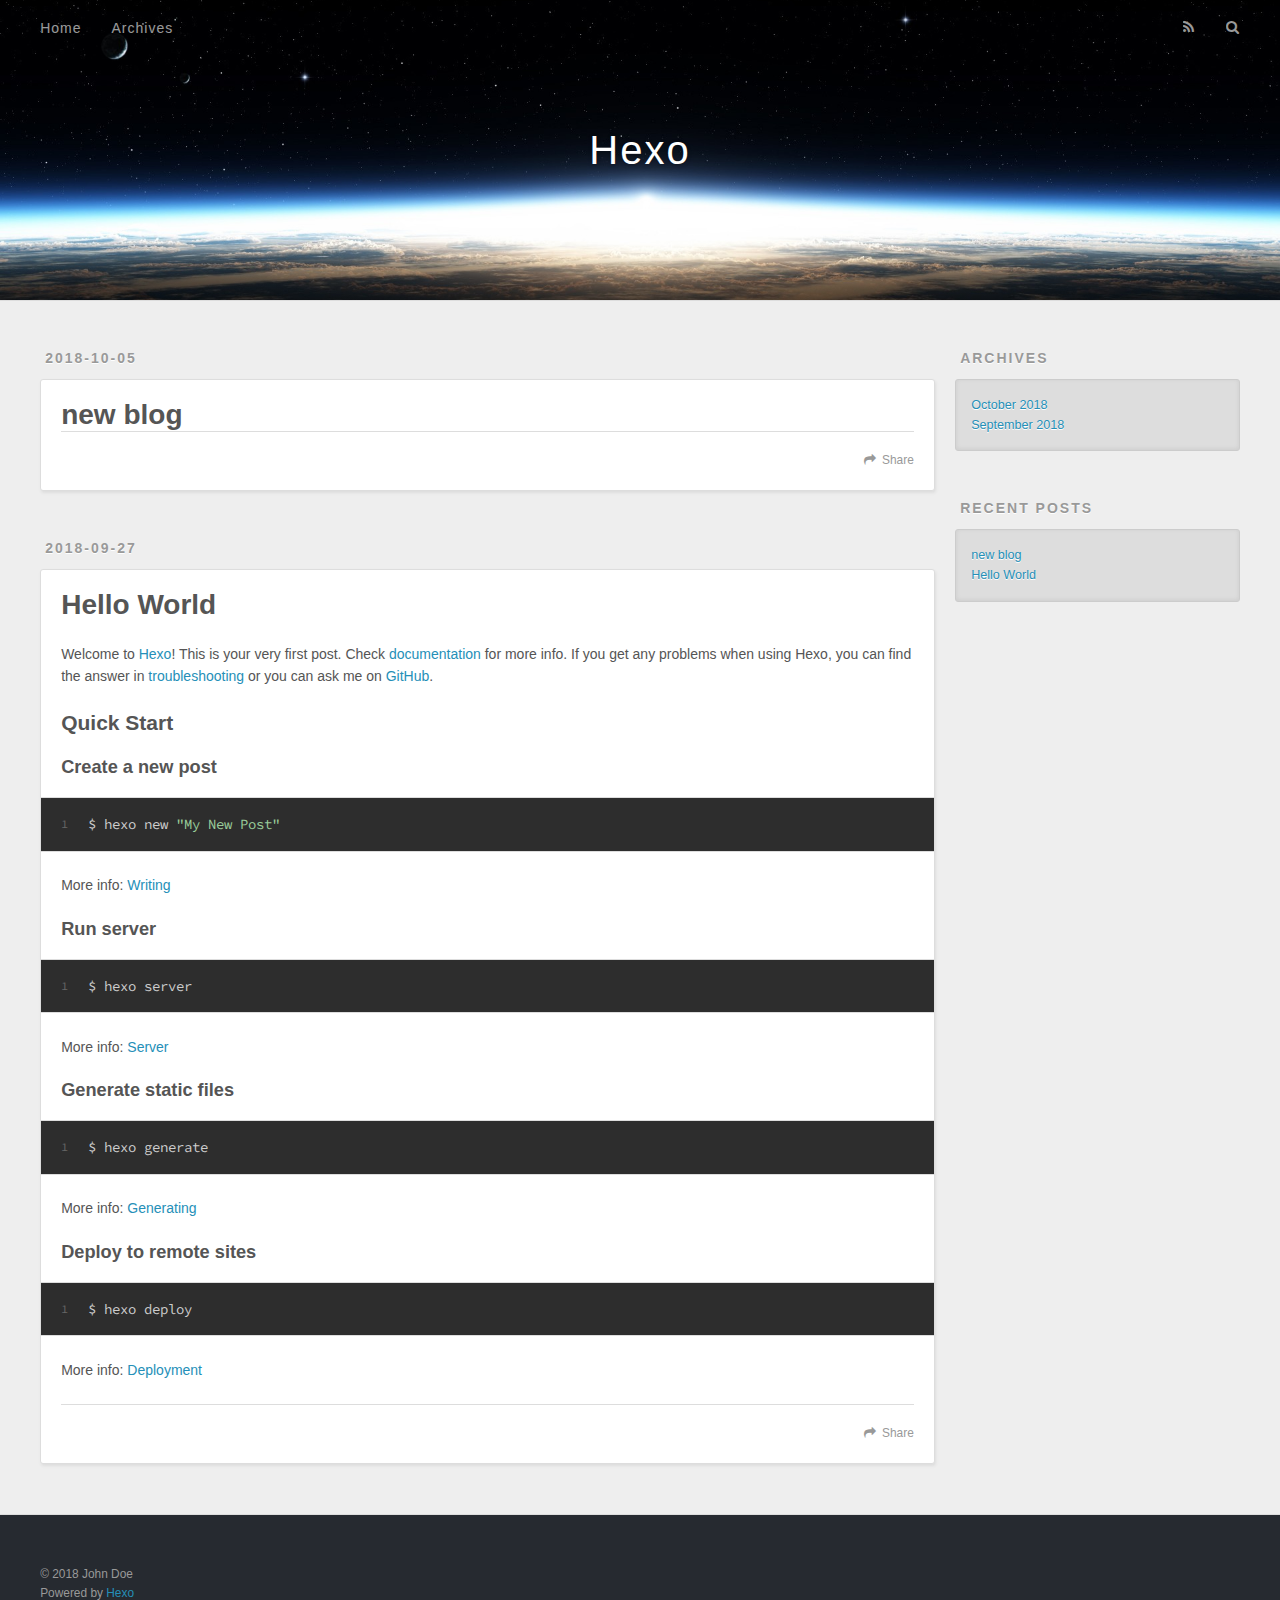
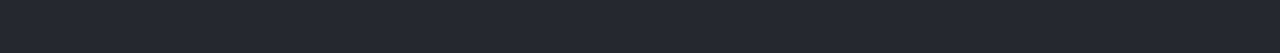
==== index.html @ 99ccfb4d "Site updated: 2018-10-05 17:30:05" ====
<!DOCTYPE html>
<html>
<head>
  <meta charset="utf-8">
  

  
  <title>Hexo</title>
  <meta name="viewport" content="width=device-width, initial-scale=1, maximum-scale=1">
  <meta property="og:type" content="website">
<meta property="og:title" content="Hexo">
<meta property="og:url" content="http://yoursite.com/index.html">
<meta property="og:site_name" content="Hexo">
<meta property="og:locale" content="default">
<meta name="twitter:card" content="summary">
<meta name="twitter:title" content="Hexo">
  
    <link rel="alternate" href="/atom.xml" title="Hexo" type="application/atom+xml">
  
  
    <link rel="icon" href="/favicon.png">
  
  
    <link href="//fonts.googleapis.com/css?family=Source+Code+Pro" rel="stylesheet" type="text/css">
  
  <link rel="stylesheet" href="/css/style.css">
</head>

<body>
  <div id="container">
    <div id="wrap">
      <header id="header">
  <div id="banner"></div>
  <div id="header-outer" class="outer">
    <div id="header-title" class="inner">
      <h1 id="logo-wrap">
        <a href="/" id="logo">Hexo</a>
      </h1>
      
    </div>
    <div id="header-inner" class="inner">
      <nav id="main-nav">
        <a id="main-nav-toggle" class="nav-icon"></a>
        
          <a class="main-nav-link" href="/">Home</a>
        
          <a class="main-nav-link" href="/archives">Archives</a>
        
      </nav>
      <nav id="sub-nav">
        
          <a id="nav-rss-link" class="nav-icon" href="/atom.xml" title="RSS Feed"></a>
        
        <a id="nav-search-btn" class="nav-icon" title="Search"></a>
      </nav>
      <div id="search-form-wrap">
        <form action="//google.com/search" method="get" accept-charset="UTF-8" class="search-form"><input type="search" name="q" class="search-form-input" placeholder="Search"><button type="submit" class="search-form-submit">&#xF002;</button><input type="hidden" name="sitesearch" value="http://yoursite.com"></form>
      </div>
    </div>
  </div>
</header>
      <div class="outer">
        <section id="main">
  
    <article id="post-new-blog" class="article article-type-post" itemscope itemprop="blogPost">
  <div class="article-meta">
    <a href="/2018/10/05/new-blog/" class="article-date">
  <time datetime="2018-10-05T09:23:16.000Z" itemprop="datePublished">2018-10-05</time>
</a>
    
  </div>
  <div class="article-inner">
    
    
      <header class="article-header">
        
  
    <h1 itemprop="name">
      <a class="article-title" href="/2018/10/05/new-blog/">new blog</a>
    </h1>
  

      </header>
    
    <div class="article-entry" itemprop="articleBody">
      
        
      
    </div>
    <footer class="article-footer">
      <a data-url="http://yoursite.com/2018/10/05/new-blog/" data-id="cjmvt6odk00004cuompet93dl" class="article-share-link">Share</a>
      
      
    </footer>
  </div>
  
</article>


  
    <article id="post-hello-world" class="article article-type-post" itemscope itemprop="blogPost">
  <div class="article-meta">
    <a href="/2018/09/27/hello-world/" class="article-date">
  <time datetime="2018-09-27T07:28:44.805Z" itemprop="datePublished">2018-09-27</time>
</a>
    
  </div>
  <div class="article-inner">
    
    
      <header class="article-header">
        
  
    <h1 itemprop="name">
      <a class="article-title" href="/2018/09/27/hello-world/">Hello World</a>
    </h1>
  

      </header>
    
    <div class="article-entry" itemprop="articleBody">
      
        <p>Welcome to <a href="https://hexo.io/" target="_blank" rel="noopener">Hexo</a>! This is your very first post. Check <a href="https://hexo.io/docs/" target="_blank" rel="noopener">documentation</a> for more info. If you get any problems when using Hexo, you can find the answer in <a href="https://hexo.io/docs/troubleshooting.html" target="_blank" rel="noopener">troubleshooting</a> or you can ask me on <a href="https://github.com/hexojs/hexo/issues" target="_blank" rel="noopener">GitHub</a>.</p>
<h2 id="Quick-Start"><a href="#Quick-Start" class="headerlink" title="Quick Start"></a>Quick Start</h2><h3 id="Create-a-new-post"><a href="#Create-a-new-post" class="headerlink" title="Create a new post"></a>Create a new post</h3><figure class="highlight bash"><table><tr><td class="gutter"><pre><span class="line">1</span><br></pre></td><td class="code"><pre><span class="line">$ hexo new <span class="string">"My New Post"</span></span><br></pre></td></tr></table></figure>
<p>More info: <a href="https://hexo.io/docs/writing.html" target="_blank" rel="noopener">Writing</a></p>
<h3 id="Run-server"><a href="#Run-server" class="headerlink" title="Run server"></a>Run server</h3><figure class="highlight bash"><table><tr><td class="gutter"><pre><span class="line">1</span><br></pre></td><td class="code"><pre><span class="line">$ hexo server</span><br></pre></td></tr></table></figure>
<p>More info: <a href="https://hexo.io/docs/server.html" target="_blank" rel="noopener">Server</a></p>
<h3 id="Generate-static-files"><a href="#Generate-static-files" class="headerlink" title="Generate static files"></a>Generate static files</h3><figure class="highlight bash"><table><tr><td class="gutter"><pre><span class="line">1</span><br></pre></td><td class="code"><pre><span class="line">$ hexo generate</span><br></pre></td></tr></table></figure>
<p>More info: <a href="https://hexo.io/docs/generating.html" target="_blank" rel="noopener">Generating</a></p>
<h3 id="Deploy-to-remote-sites"><a href="#Deploy-to-remote-sites" class="headerlink" title="Deploy to remote sites"></a>Deploy to remote sites</h3><figure class="highlight bash"><table><tr><td class="gutter"><pre><span class="line">1</span><br></pre></td><td class="code"><pre><span class="line">$ hexo deploy</span><br></pre></td></tr></table></figure>
<p>More info: <a href="https://hexo.io/docs/deployment.html" target="_blank" rel="noopener">Deployment</a></p>

      
    </div>
    <footer class="article-footer">
      <a data-url="http://yoursite.com/2018/09/27/hello-world/" data-id="cjmvt6odt00014cuogyivkl45" class="article-share-link">Share</a>
      
      
    </footer>
  </div>
  
</article>


  


</section>
        
          <aside id="sidebar">
  
    

  
    

  
    
  
    
  <div class="widget-wrap">
    <h3 class="widget-title">Archives</h3>
    <div class="widget">
      <ul class="archive-list"><li class="archive-list-item"><a class="archive-list-link" href="/archives/2018/10/">October 2018</a></li><li class="archive-list-item"><a class="archive-list-link" href="/archives/2018/09/">September 2018</a></li></ul>
    </div>
  </div>


  
    
  <div class="widget-wrap">
    <h3 class="widget-title">Recent Posts</h3>
    <div class="widget">
      <ul>
        
          <li>
            <a href="/2018/10/05/new-blog/">new blog</a>
          </li>
        
          <li>
            <a href="/2018/09/27/hello-world/">Hello World</a>
          </li>
        
      </ul>
    </div>
  </div>

  
</aside>
        
      </div>
      <footer id="footer">
  
  <div class="outer">
    <div id="footer-info" class="inner">
      &copy; 2018 John Doe<br>
      Powered by <a href="http://hexo.io/" target="_blank">Hexo</a>
    </div>
  </div>
</footer>
    </div>
    <nav id="mobile-nav">
  
    <a href="/" class="mobile-nav-link">Home</a>
  
    <a href="/archives" class="mobile-nav-link">Archives</a>
  
</nav>
    

<script src="//ajax.googleapis.com/ajax/libs/jquery/2.0.3/jquery.min.js"></script>


  <link rel="stylesheet" href="/fancybox/jquery.fancybox.css">
  <script src="/fancybox/jquery.fancybox.pack.js"></script>


<script src="/js/script.js"></script>



  </div>
</body>
</html>
---- css/style.css ----
body {
  width: 100%;
}
body:before,
body:after {
  content: "";
  display: table;
}
body:after {
  clear: both;
}
html,
body,
div,
span,
applet,
object,
iframe,
h1,
h2,
h3,
h4,
h5,
h6,
p,
blockquote,
pre,
a,
abbr,
acronym,
address,
big,
cite,
code,
del,
dfn,
em,
img,
ins,
kbd,
q,
s,
samp,
small,
strike,
strong,
sub,
sup,
tt,
var,
dl,
dt,
dd,
ol,
ul,
li,
fieldset,
form,
label,
legend,
table,
caption,
tbody,
tfoot,
thead,
tr,
th,
td {
  margin: 0;
  padding: 0;
  border: 0;
  outline: 0;
  font-weight: inherit;
  font-style: inherit;
  font-family: inherit;
  font-size: 100%;
  vertical-align: baseline;
}
body {
  line-height: 1;
  color: #000;
  background: #fff;
}
ol,
ul {
  list-style: none;
}
table {
  border-collapse: separate;
  border-spacing: 0;
  vertical-align: middle;
}
caption,
th,
td {
  text-align: left;
  font-weight: normal;
  vertical-align: middle;
}
a img {
  border: none;
}
input,
button {
  margin: 0;
  padding: 0;
}
input::-moz-focus-inner,
button::-moz-focus-inner {
  border: 0;
  padding: 0;
}
@font-face {
  font-family: FontAwesome;
  font-style: normal;
  font-weight: normal;
  src: url("fonts/fontawesome-webfont.eot?v=#4.0.3");
  src: url("fonts/fontawesome-webfont.eot?#iefix&v=#4.0.3") format("embedded-opentype"), url("fonts/fontawesome-webfont.woff?v=#4.0.3") format("woff"), url("fonts/fontawesome-webfont.ttf?v=#4.0.3") format("truetype"), url("fonts/fontawesome-webfont.svg#fontawesomeregular?v=#4.0.3") format("svg");
}
html,
body,
#container {
  height: 100%;
}
body {
  background: #eee;
  font: 14px -apple-system, BlinkMacSystemFont, "Segoe UI", "Roboto", "Oxygen", "Ubuntu", "Cantarell", "Fira Sans", "Droid Sans", "Helvetica Neue", sans-serif;
  -webkit-text-size-adjust: 100%;
}
.outer {
  max-width: 1220px;
  margin: 0 auto;
  padding: 0 20px;
}
.outer:before,
.outer:after {
  content: "";
  display: table;
}
.outer:after {
  clear: both;
}
.inner {
  display: inline;
  float: left;
  width: 98.33333333333333%;
  margin: 0 0.833333333333333%;
}
.left,
.alignleft {
  float: left;
}
.right,
.alignright {
  float: right;
}
.clear {
  clear: both;
}
#container {
  position: relative;
}
.mobile-nav-on {
  overflow: hidden;
}
#wrap {
  height: 100%;
  width: 100%;
  position: absolute;
  top: 0;
  left: 0;
  -webkit-transition: 0.2s ease-out;
  -moz-transition: 0.2s ease-out;
  -ms-transition: 0.2s ease-out;
  transition: 0.2s ease-out;
  z-index: 1;
  background: #eee;
}
.mobile-nav-on #wrap {
  left: 280px;
}
@media screen and (min-width: 768px) {
  #main {
    display: inline;
    float: left;
    width: 73.33333333333333%;
    margin: 0 0.833333333333333%;
  }
}
.article-date,
.article-category-link,
.archive-year,
.widget-title {
  text-decoration: none;
  text-transform: uppercase;
  letter-spacing: 2px;
  color: #999;
  margin-bottom: 1em;
  margin-left: 5px;
  line-height: 1em;
  text-shadow: 0 1px #fff;
  font-weight: bold;
}
.article-inner,
.archive-article-inner {
  background: #fff;
  -webkit-box-shadow: 1px 2px 3px #ddd;
  box-shadow: 1px 2px 3px #ddd;
  border: 1px solid #ddd;
  border-radius: 3px;
}
.article-entry h1,
.widget h1 {
  font-size: 2em;
}
.article-entry h2,
.widget h2 {
  font-size: 1.5em;
}
.article-entry h3,
.widget h3 {
  font-size: 1.3em;
}
.article-entry h4,
.widget h4 {
  font-size: 1.2em;
}
.article-entry h5,
.widget h5 {
  font-size: 1em;
}
.article-entry h6,
.widget h6 {
  font-size: 1em;
  color: #999;
}
.article-entry hr,
.widget hr {
  border: 1px dashed #ddd;
}
.article-entry strong,
.widget strong {
  font-weight: bold;
}
.article-entry em,
.widget em,
.article-entry cite,
.widget cite {
  font-style: italic;
}
.article-entry sup,
.widget sup,
.article-entry sub,
.widget sub {
  font-size: 0.75em;
  line-height: 0;
  position: relative;
  vertical-align: baseline;
}
.article-entry sup,
.widget sup {
  top: -0.5em;
}
.article-entry sub,
.widget sub {
  bottom: -0.2em;
}
.article-entry small,
.widget small {
  font-size: 0.85em;
}
.article-entry acronym,
.widget acronym,
.article-entry abbr,
.widget abbr {
  border-bottom: 1px dotted;
}
.article-entry ul,
.widget ul,
.article-entry ol,
.widget ol,
.article-entry dl,
.widget dl {
  margin: 0 20px;
  line-height: 1.6em;
}
.article-entry ul ul,
.widget ul ul,
.article-entry ol ul,
.widget ol ul,
.article-entry ul ol,
.widget ul ol,
.article-entry ol ol,
.widget ol ol {
  margin-top: 0;
  margin-bottom: 0;
}
.article-entry ul,
.widget ul {
  list-style: disc;
}
.article-entry ol,
.widget ol {
  list-style: decimal;
}
.article-entry dt,
.widget dt {
  font-weight: bold;
}
#header {
  height: 300px;
  position: relative;
  border-bottom: 1px solid #ddd;
}
#header:before,
#header:after {
  content: "";
  position: absolute;
  left: 0;
  right: 0;
  height: 40px;
}
#header:before {
  top: 0;
  background: -webkit-linear-gradient(rgba(0,0,0,0.2), transparent);
  background: -moz-linear-gradient(rgba(0,0,0,0.2), transparent);
  background: -ms-linear-gradient(rgba(0,0,0,0.2), transparent);
  background: linear-gradient(rgba(0,0,0,0.2), transparent);
}
#header:after {
  bottom: 0;
  background: -webkit-linear-gradient(transparent, rgba(0,0,0,0.2));
  background: -moz-linear-gradient(transparent, rgba(0,0,0,0.2));
  background: -ms-linear-gradient(transparent, rgba(0,0,0,0.2));
  background: linear-gradient(transparent, rgba(0,0,0,0.2));
}
#header-outer {
  height: 100%;
  position: relative;
}
#header-inner {
  position: relative;
  overflow: hidden;
}
#banner {
  position: absolute;
  top: 0;
  left: 0;
  width: 100%;
  height: 100%;
  background: url("images/banner.jpg") center #000;
  -webkit-background-size: cover;
  -moz-background-size: cover;
  background-size: cover;
  z-index: -1;
}
#header-title {
  text-align: center;
  height: 40px;
  position: absolute;
  top: 50%;
  left: 0;
  margin-top: -20px;
}
#logo,
#subtitle {
  text-decoration: none;
  color: #fff;
  font-weight: 300;
  text-shadow: 0 1px 4px rgba(0,0,0,0.3);
}
#logo {
  font-size: 40px;
  line-height: 40px;
  letter-spacing: 2px;
}
#subtitle {
  font-size: 16px;
  line-height: 16px;
  letter-spacing: 1px;
}
#subtitle-wrap {
  margin-top: 16px;
}
#main-nav {
  float: left;
  margin-left: -15px;
}
.nav-icon,
.main-nav-link {
  float: left;
  color: #fff;
  opacity: 0.6;
  text-decoration: none;
  text-shadow: 0 1px rgba(0,0,0,0.2);
  -webkit-transition: opacity 0.2s;
  -moz-transition: opacity 0.2s;
  -ms-transition: opacity 0.2s;
  transition: opacity 0.2s;
  display: block;
  padding: 20px 15px;
}
.nav-icon:hover,
.main-nav-link:hover {
  opacity: 1;
}
.nav-icon {
  font-family: FontAwesome;
  text-align: center;
  font-size: 14px;
  width: 14px;
  height: 14px;
  padding: 20px 15px;
  position: relative;
  cursor: pointer;
}
.main-nav-link {
  font-weight: 300;
  letter-spacing: 1px;
}
@media screen and (max-width: 479px) {
  .main-nav-link {
    display: none;
  }
}
#main-nav-toggle {
  display: none;
}
#main-nav-toggle:before {
  content: "\f0c9";
}
@media screen and (max-width: 479px) {
  #main-nav-toggle {
    display: block;
  }
}
#sub-nav {
  float: right;
  margin-right: -15px;
}
#nav-rss-link:before {
  content: "\f09e";
}
#nav-search-btn:before {
  content: "\f002";
}
#search-form-wrap {
  position: absolute;
  top: 15px;
  width: 150px;
  height: 30px;
  right: -150px;
  opacity: 0;
  -webkit-transition: 0.2s ease-out;
  -moz-transition: 0.2s ease-out;
  -ms-transition: 0.2s ease-out;
  transition: 0.2s ease-out;
}
#search-form-wrap.on {
  opacity: 1;
  right: 0;
}
@media screen and (max-width: 479px) {
  #search-form-wrap {
    width: 100%;
    right: -100%;
  }
}
.search-form {
  position: absolute;
  top: 0;
  left: 0;
  right: 0;
  background: #fff;
  padding: 5px 15px;
  border-radius: 15px;
  -webkit-box-shadow: 0 0 10px rgba(0,0,0,0.3);
  box-shadow: 0 0 10px rgba(0,0,0,0.3);
}
.search-form-input {
  border: none;
  background: none;
  color: #555;
  width: 100%;
  font: 13px -apple-system, BlinkMacSystemFont, "Segoe UI", "Roboto", "Oxygen", "Ubuntu", "Cantarell", "Fira Sans", "Droid Sans", "Helvetica Neue", sans-serif;
  outline: none;
}
.search-form-input::-webkit-search-results-decoration,
.search-form-input::-webkit-search-cancel-button {
  -webkit-appearance: none;
}
.search-form-submit {
  position: absolute;
  top: 50%;
  right: 10px;
  margin-top: -7px;
  font: 13px FontAwesome;
  border: none;
  background: none;
  color: #bbb;
  cursor: pointer;
}
.search-form-submit:hover,
.search-form-submit:focus {
  color: #777;
}
.article {
  margin: 50px 0;
}
.article-inner {
  overflow: hidden;
}
.article-meta:before,
.article-meta:after {
  content: "";
  display: table;
}
.article-meta:after {
  clear: both;
}
.article-date {
  float: left;
}
.article-category {
  float: left;
  line-height: 1em;
  color: #ccc;
  text-shadow: 0 1px #fff;
  margin-left: 8px;
}
.article-category:before {
  content: "\2022";
}
.article-category-link {
  margin: 0 12px 1em;
}
.article-header {
  padding: 20px 20px 0;
}
.article-title {
  text-decoration: none;
  font-size: 2em;
  font-weight: bold;
  color: #555;
  line-height: 1.1em;
  -webkit-transition: color 0.2s;
  -moz-transition: color 0.2s;
  -ms-transition: color 0.2s;
  transition: color 0.2s;
}
a.article-title:hover {
  color: #258fb8;
}
.article-entry {
  color: #555;
  padding: 0 20px;
}
.article-entry:before,
.article-entry:after {
  content: "";
  display: table;
}
.article-entry:after {
  clear: both;
}
.article-entry p,
.article-entry table {
  line-height: 1.6em;
  margin: 1.6em 0;
}
.article-entry h1,
.article-entry h2,
.article-entry h3,
.article-entry h4,
.article-entry h5,
.article-entry h6 {
  font-weight: bold;
}
.article-entry h1,
.article-entry h2,
.article-entry h3,
.article-entry h4,
.article-entry h5,
.article-entry h6 {
  line-height: 1.1em;
  margin: 1.1em 0;
}
.article-entry a {
  color: #258fb8;
  text-decoration: none;
}
.article-entry a:hover {
  text-decoration: underline;
}
.article-entry ul,
.article-entry ol,
.article-entry dl {
  margin-top: 1.6em;
  margin-bottom: 1.6em;
}
.article-entry img,
.article-entry video {
  max-width: 100%;
  height: auto;
  display: block;
  margin: auto;
}
.article-entry iframe {
  border: none;
}
.article-entry table {
  width: 100%;
  border-collapse: collapse;
  border-spacing: 0;
}
.article-entry th {
  font-weight: bold;
  border-bottom: 3px solid #ddd;
  padding-bottom: 0.5em;
}
.article-entry td {
  border-bottom: 1px solid #ddd;
  padding: 10px 0;
}
.article-entry blockquote {
  font-family: Georgia, "Times New Roman", serif;
  font-size: 1.4em;
  margin: 1.6em 20px;
  text-align: center;
}
.article-entry blockquote footer {
  font-size: 14px;
  margin: 1.6em 0;
  font-family: -apple-system, BlinkMacSystemFont, "Segoe UI", "Roboto", "Oxygen", "Ubuntu", "Cantarell", "Fira Sans", "Droid Sans", "Helvetica Neue", sans-serif;
}
.article-entry blockquote footer cite:before {
  content: "—";
  padding: 0 0.5em;
}
.article-entry .pullquote {
  text-align: left;
  width: 45%;
  margin: 0;
}
.article-entry .pullquote.left {
  margin-left: 0.5em;
  margin-right: 1em;
}
.article-entry .pullquote.right {
  margin-right: 0.5em;
  margin-left: 1em;
}
.article-entry .caption {
  color: #999;
  display: block;
  font-size: 0.9em;
  margin-top: 0.5em;
  position: relative;
  text-align: center;
}
.article-entry .video-container {
  position: relative;
  padding-top: 56.25%;
  height: 0;
  overflow: hidden;
}
.article-entry .video-container iframe,
.article-entry .video-container object,
.article-entry .video-container embed {
  position: absolute;
  top: 0;
  left: 0;
  width: 100%;
  height: 100%;
  margin-top: 0;
}
.article-more-link a {
  display: inline-block;
  line-height: 1em;
  padding: 6px 15px;
  border-radius: 15px;
  background: #eee;
  color: #999;
  text-shadow: 0 1px #fff;
  text-decoration: none;
}
.article-more-link a:hover {
  background: #258fb8;
  color: #fff;
  text-decoration: none;
  text-shadow: 0 1px #1e7293;
}
.article-footer {
  font-size: 0.85em;
  line-height: 1.6em;
  border-top: 1px solid #ddd;
  padding-top: 1.6em;
  margin: 0 20px 20px;
}
.article-footer:before,
.article-footer:after {
  content: "";
  display: table;
}
.article-footer:after {
  clear: both;
}
.article-footer a {
  color: #999;
  text-decoration: none;
}
.article-footer a:hover {
  color: #555;
}
.article-tag-list-item {
  float: left;
  margin-right: 10px;
}
.article-tag-list-link:before {
  content: "#";
}
.article-comment-link {
  float: right;
}
.article-comment-link:before {
  content: "\f075";
  font-family: FontAwesome;
  padding-right: 8px;
}
.article-share-link {
  cursor: pointer;
  float: right;
  margin-left: 20px;
}
.article-share-link:before {
  content: "\f064";
  font-family: FontAwesome;
  padding-right: 6px;
}
#article-nav {
  position: relative;
}
#article-nav:before,
#article-nav:after {
  content: "";
  display: table;
}
#article-nav:after {
  clear: both;
}
@media screen and (min-width: 768px) {
  #article-nav {
    margin: 50px 0;
  }
  #article-nav:before {
    width: 8px;
    height: 8px;
    position: absolute;
    top: 50%;
    left: 50%;
    margin-top: -4px;
    margin-left: -4px;
    content: "";
    border-radius: 50%;
    background: #ddd;
    -webkit-box-shadow: 0 1px 2px #fff;
    box-shadow: 0 1px 2px #fff;
  }
}
.article-nav-link-wrap {
  text-decoration: none;
  text-shadow: 0 1px #fff;
  color: #999;
  -webkit-box-sizing: border-box;
  -moz-box-sizing: border-box;
  box-sizing: border-box;
  margin-top: 50px;
  text-align: center;
  display: block;
}
.article-nav-link-wrap:hover {
  color: #555;
}
@media screen and (min-width: 768px) {
  .article-nav-link-wrap {
    width: 50%;
    margin-top: 0;
  }
}
@media screen and (min-width: 768px) {
  #article-nav-newer {
    float: left;
    text-align: right;
    padding-right: 20px;
  }
}
@media screen and (min-width: 768px) {
  #article-nav-older {
    float: right;
    text-align: left;
    padding-left: 20px;
  }
}
.article-nav-caption {
  text-transform: uppercase;
  letter-spacing: 2px;
  color: #ddd;
  line-height: 1em;
  font-weight: bold;
}
#article-nav-newer .article-nav-caption {
  margin-right: -2px;
}
.article-nav-title {
  font-size: 0.85em;
  line-height: 1.6em;
  margin-top: 0.5em;
}
.article-share-box {
  position: absolute;
  display: none;
  background: #fff;
  -webkit-box-shadow: 1px 2px 10px rgba(0,0,0,0.2);
  box-shadow: 1px 2px 10px rgba(0,0,0,0.2);
  border-radius: 3px;
  margin-left: -145px;
  overflow: hidden;
  z-index: 1;
}
.article-share-box.on {
  display: block;
}
.article-share-input {
  width: 100%;
  background: none;
  -webkit-box-sizing: border-box;
  -moz-box-sizing: border-box;
  box-sizing: border-box;
  font: 14px -apple-system, BlinkMacSystemFont, "Segoe UI", "Roboto", "Oxygen", "Ubuntu", "Cantarell", "Fira Sans", "Droid Sans", "Helvetica Neue", sans-serif;
  padding: 0 15px;
  color: #555;
  outline: none;
  border: 1px solid #ddd;
  border-radius: 3px 3px 0 0;
  height: 36px;
  line-height: 36px;
}
.article-share-links {
  background: #eee;
}
.article-share-links:before,
.article-share-links:after {
  content: "";
  display: table;
}
.article-share-links:after {
  clear: both;
}
.article-share-twitter,
.article-share-facebook,
.article-share-pinterest,
.article-share-google {
  width: 50px;
  height: 36px;
  display: block;
  float: left;
  position: relative;
  color: #999;
  text-shadow: 0 1px #fff;
}
.article-share-twitter:before,
.article-share-facebook:before,
.article-share-pinterest:before,
.article-share-google:before {
  font-size: 20px;
  font-family: FontAwesome;
  width: 20px;
  height: 20px;
  position: absolute;
  top: 50%;
  left: 50%;
  margin-top: -10px;
  margin-left: -10px;
  text-align: center;
}
.article-share-twitter:hover,
.article-share-facebook:hover,
.article-share-pinterest:hover,
.article-share-google:hover {
  color: #fff;
}
.article-share-twitter:before {
  content: "\f099";
}
.article-share-twitter:hover {
  background: #00aced;
  text-shadow: 0 1px #008abe;
}
.article-share-facebook:before {
  content: "\f09a";
}
.article-share-facebook:hover {
  background: #3b5998;
  text-shadow: 0 1px #2f477a;
}
.article-share-pinterest:before {
  content: "\f0d2";
}
.article-share-pinterest:hover {
  background: #cb2027;
  text-shadow: 0 1px #a21a1f;
}
.article-share-google:before {
  content: "\f0d5";
}
.article-share-google:hover {
  background: #dd4b39;
  text-shadow: 0 1px #be3221;
}
.article-gallery {
  background: #000;
  position: relative;
}
.article-gallery-photos {
  position: relative;
  overflow: hidden;
}
.article-gallery-img {
  display: none;
  max-width: 100%;
}
.article-gallery-img:first-child {
  display: block;
}
.article-gallery-img.loaded {
  position: absolute;
  display: block;
}
.article-gallery-img img {
  display: block;
  max-width: 100%;
  margin: 0 auto;
}
#comments {
  background: #fff;
  -webkit-box-shadow: 1px 2px 3px #ddd;
  box-shadow: 1px 2px 3px #ddd;
  padding: 20px;
  border: 1px solid #ddd;
  border-radius: 3px;
  margin: 50px 0;
}
#comments a {
  color: #258fb8;
}
.archives-wrap {
  margin: 50px 0;
}
.archives:before,
.archives:after {
  content: "";
  display: table;
}
.archives:after {
  clear: both;
}
.archive-year-wrap {
  margin-bottom: 1em;
}
.archives {
  -webkit-column-gap: 10px;
  -moz-column-gap: 10px;
  column-gap: 10px;
}
@media screen and (min-width: 480px) and (max-width: 767px) {
  .archives {
    -webkit-column-count: 2;
    -moz-column-count: 2;
    column-count: 2;
  }
}
@media screen and (min-width: 768px) {
  .archives {
    -webkit-column-count: 3;
    -moz-column-count: 3;
    column-count: 3;
  }
}
.archive-article {
  -webkit-column-break-inside: avoid;
  page-break-inside: avoid;
  overflow: hidden;
  break-inside: avoid-column;
}
.archive-article-inner {
  padding: 10px;
  margin-bottom: 15px;
}
.archive-article-title {
  text-decoration: none;
  font-weight: bold;
  color: #555;
  -webkit-transition: color 0.2s;
  -moz-transition: color 0.2s;
  -ms-transition: color 0.2s;
  transition: color 0.2s;
  line-height: 1.6em;
}
.archive-article-title:hover {
  color: #258fb8;
}
.archive-article-footer {
  margin-top: 1em;
}
.archive-article-date {
  color: #999;
  text-decoration: none;
  font-size: 0.85em;
  line-height: 1em;
  margin-bottom: 0.5em;
  display: block;
}
#page-nav {
  margin: 50px auto;
  background: #fff;
  -webkit-box-shadow: 1px 2px 3px #ddd;
  box-shadow: 1px 2px 3px #ddd;
  border: 1px solid #ddd;
  border-radius: 3px;
  text-align: center;
  color: #999;
  overflow: hidden;
}
#page-nav:before,
#page-nav:after {
  content: "";
  display: table;
}
#page-nav:after {
  clear: both;
}
#page-nav a,
#page-nav span {
  padding: 10px 20px;
  line-height: 1;
  height: 2ex;
}
#page-nav a {
  color: #999;
  text-decoration: none;
}
#page-nav a:hover {
  background: #999;
  color: #fff;
}
#page-nav .prev {
  float: left;
}
#page-nav .next {
  float: right;
}
#page-nav .page-number {
  display: inline-block;
}
@media screen and (max-width: 479px) {
  #page-nav .page-number {
    display: none;
  }
}
#page-nav .current {
  color: #555;
  font-weight: bold;
}
#page-nav .space {
  color: #ddd;
}
#footer {
  background: #262a30;
  padding: 50px 0;
  border-top: 1px solid #ddd;
  color: #999;
}
#footer a {
  color: #258fb8;
  text-decoration: none;
}
#footer a:hover {
  text-decoration: underline;
}
#footer-info {
  line-height: 1.6em;
  font-size: 0.85em;
}
.article-entry pre,
.article-entry .highlight {
  background: #2d2d2d;
  margin: 0 -20px;
  padding: 15px 20px;
  border-style: solid;
  border-color: #ddd;
  border-width: 1px 0;
  overflow: auto;
  color: #ccc;
  line-height: 22.400000000000002px;
}
.article-entry .highlight .gutter pre,
.article-entry .gist .gist-file .gist-data .line-numbers {
  color: #666;
  font-size: 0.85em;
}
.article-entry pre,
.article-entry code {
  font-family: "Source Code Pro", Consolas, Monaco, Menlo, Consolas, monospace;
}
.article-entry code {
  background: #eee;
  text-shadow: 0 1px #fff;
  padding: 0 0.3em;
}
.article-entry pre code {
  background: none;
  text-shadow: none;
  padding: 0;
}
.article-entry .highlight pre {
  border: none;
  margin: 0;
  padding: 0;
}
.article-entry .highlight table {
  margin: 0;
  width: auto;
}
.article-entry .highlight td {
  border: none;
  padding: 0;
}
.article-entry .highlight figcaption {
  font-size: 0.85em;
  color: #999;
  line-height: 1em;
  margin-bottom: 1em;
}
.article-entry .highlight figcaption:before,
.article-entry .highlight figcaption:after {
  content: "";
  display: table;
}
.article-entry .highlight figcaption:after {
  clear: both;
}
.article-entry .highlight figcaption a {
  float: right;
}
.article-entry .highlight .gutter pre {
  text-align: right;
  padding-right: 20px;
}
.article-entry .highlight .line {
  height: 22.400000000000002px;
}
.article-entry .highlight .line.marked {
  background: #515151;
}
.article-entry .gist {
  margin: 0 -20px;
  border-style: solid;
  border-color: #ddd;
  border-width: 1px 0;
  background: #2d2d2d;
  padding: 15px 20px 15px 0;
}
.article-entry .gist .gist-file {
  border: none;
  font-family: "Source Code Pro", Consolas, Monaco, Menlo, Consolas, monospace;
  margin: 0;
}
.article-entry .gist .gist-file .gist-data {
  background: none;
  border: none;
}
.article-entry .gist .gist-file .gist-data .line-numbers {
  background: none;
  border: none;
  padding: 0 20px 0 0;
}
.article-entry .gist .gist-file .gist-data .line-data {
  padding: 0 !important;
}
.article-entry .gist .gist-file .highlight {
  margin: 0;
  padding: 0;
  border: none;
}
.article-entry .gist .gist-file .gist-meta {
  background: #2d2d2d;
  color: #999;
  font: 0.85em -apple-system, BlinkMacSystemFont, "Segoe UI", "Roboto", "Oxygen", "Ubuntu", "Cantarell", "Fira Sans", "Droid Sans", "Helvetica Neue", sans-serif;
  text-shadow: 0 0;
  padding: 0;
  margin-top: 1em;
  margin-left: 20px;
}
.article-entry .gist .gist-file .gist-meta a {
  color: #258fb8;
  font-weight: normal;
}
.article-entry .gist .gist-file .gist-meta a:hover {
  text-decoration: underline;
}
pre .comment,
pre .title {
  color: #999;
}
pre .variable,
pre .attribute,
pre .tag,
pre .regexp,
pre .ruby .constant,
pre .xml .tag .title,
pre .xml .pi,
pre .xml .doctype,
pre .html .doctype,
pre .css .id,
pre .css .class,
pre .css .pseudo {
  color: #f2777a;
}
pre .number,
pre .preprocessor,
pre .built_in,
pre .literal,
pre .params,
pre .constant {
  color: #f99157;
}
pre .class,
pre .ruby .class .title,
pre .css .rules .attribute {
  color: #9c9;
}
pre .string,
pre .value,
pre .inheritance,
pre .header,
pre .ruby .symbol,
pre .xml .cdata {
  color: #9c9;
}
pre .css .hexcolor {
  color: #6cc;
}
pre .function,
pre .python .decorator,
pre .python .title,
pre .ruby .function .title,
pre .ruby .title .keyword,
pre .perl .sub,
pre .javascript .title,
pre .coffeescript .title {
  color: #69c;
}
pre .keyword,
pre .javascript .function {
  color: #c9c;
}
@media screen and (max-width: 479px) {
  #mobile-nav {
    position: absolute;
    top: 0;
    left: 0;
    width: 280px;
    height: 100%;
    background: #191919;
    border-right: 1px solid #fff;
  }
}
@media screen and (max-width: 479px) {
  .mobile-nav-link {
    display: block;
    color: #999;
    text-decoration: none;
    padding: 15px 20px;
    font-weight: bold;
  }
  .mobile-nav-link:hover {
    color: #fff;
  }
}
@media screen and (min-width: 768px) {
  #sidebar {
    display: inline;
    float: left;
    width: 23.333333333333332%;
    margin: 0 0.833333333333333%;
  }
}
.widget-wrap {
  margin: 50px 0;
}
.widget {
  color: #777;
  text-shadow: 0 1px #fff;
  background: #ddd;
  -webkit-box-shadow: 0 -1px 4px #ccc inset;
  box-shadow: 0 -1px 4px #ccc inset;
  border: 1px solid #ccc;
  padding: 15px;
  border-radius: 3px;
}
.widget a {
  color: #258fb8;
  text-decoration: none;
}
.widget a:hover {
  text-decoration: underline;
}
.widget ul ul,
.widget ol ul,
.widget dl ul,
.widget ul ol,
.widget ol ol,
.widget dl ol,
.widget ul dl,
.widget ol dl,
.widget dl dl {
  margin-left: 15px;
  list-style: disc;
}
.widget {
  line-height: 1.6em;
  word-wrap: break-word;
  font-size: 0.9em;
}
.widget ul,
.widget ol {
  list-style: none;
  margin: 0;
}
.widget ul ul,
.widget ol ul,
.widget ul ol,
.widget ol ol {
  margin: 0 20px;
}
.widget ul ul,
.widget ol ul {
  list-style: disc;
}
.widget ul ol,
.widget ol ol {
  list-style: decimal;
}
.category-list-count,
.tag-list-count,
.archive-list-count {
  padding-left: 5px;
  color: #999;
  font-size: 0.85em;
}
.category-list-count:before,
.tag-list-count:before,
.archive-list-count:before {
  content: "(";
}
.category-list-count:after,
.tag-list-count:after,
.archive-list-count:after {
  content: ")";
}
.tagcloud a {
  margin-right: 5px;
  display: inline-block;
}
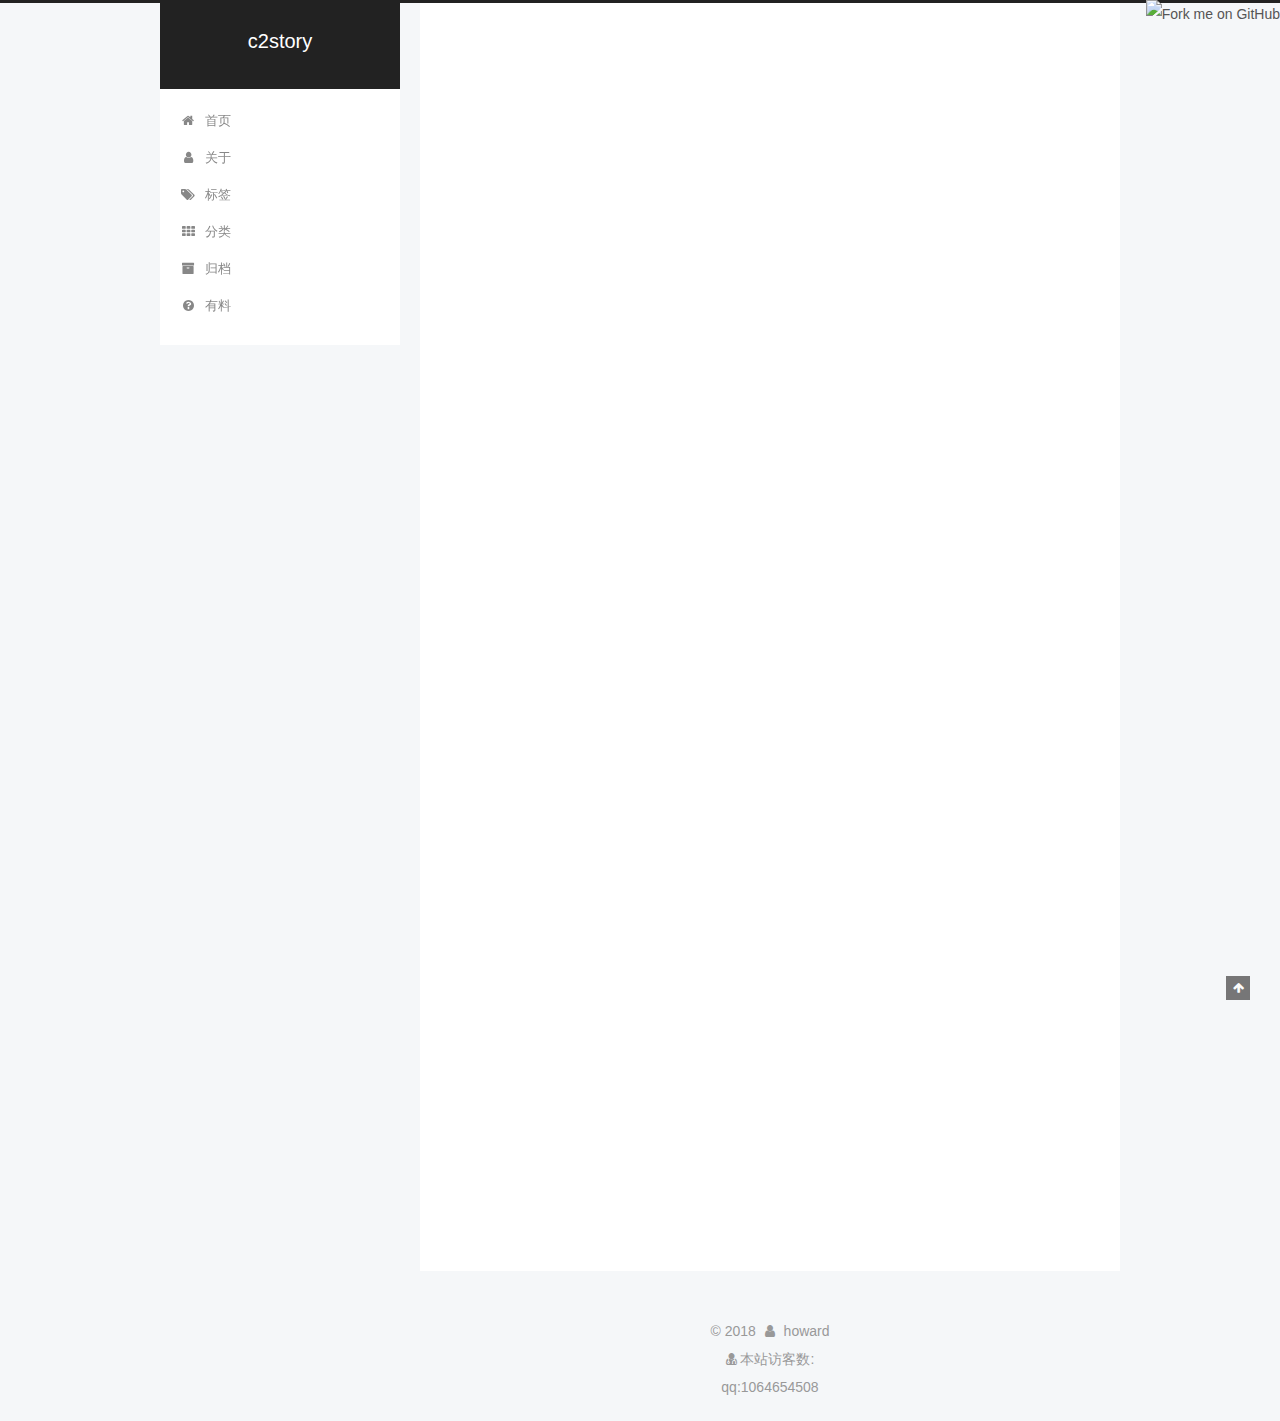
==== commit bf9e1746: "Site updated: 2018-10-05 18:23:35" ====
--- a/index.html
+++ b/index.html
@@ -1,126 +1,466 @@
 <!DOCTYPE html>
-<html>
+
+
+
+  
+
+
+<html class="theme-next pisces use-motion" lang="zh-Hans">
 <head>
-  <meta charset="utf-8">
-  
-
-  
-  <title>Hexo</title>
-  <meta name="viewport" content="width=device-width, initial-scale=1, maximum-scale=1">
-  <meta property="og:type" content="website">
-<meta property="og:title" content="Hexo">
+  <meta charset="UTF-8"/>
+<meta http-equiv="X-UA-Compatible" content="IE=edge" />
+<meta name="viewport" content="width=device-width, initial-scale=1, maximum-scale=1"/>
+<meta name="theme-color" content="#222">
+
+
+
+
+
+
+
+
+
+<meta http-equiv="Cache-Control" content="no-transform" />
+<meta http-equiv="Cache-Control" content="no-siteapp" />
+
+
+
+
+
+
+
+
+
+
+
+
+
+
+
+
+  
+  
+  <link href="/lib/fancybox/source/jquery.fancybox.css?v=2.1.5" rel="stylesheet" type="text/css" />
+
+
+
+
+
+
+
+<link href="/lib/font-awesome/css/font-awesome.min.css?v=4.6.2" rel="stylesheet" type="text/css" />
+
+<link href="/css/main.css?v=5.1.4" rel="stylesheet" type="text/css" />
+
+
+  <link rel="apple-touch-icon" sizes="180x180" href="/images/apple-touch-icon-next.png?v=5.1.4">
+
+
+  <link rel="icon" type="image/png" sizes="32x32" href="/images/favicon-32x32-next.png?v=5.1.4">
+
+
+  <link rel="icon" type="image/png" sizes="16x16" href="/images/favicon-16x16-next.png?v=5.1.4">
+
+
+  <link rel="mask-icon" href="/images/logo.svg?v=5.1.4" color="#222">
+
+
+
+
+
+  <meta name="keywords" content="Hexo, NexT" />
+
+
+
+
+
+
+
+
+
+
+<meta property="og:type" content="website">
+<meta property="og:title" content="c2story">
 <meta property="og:url" content="http://yoursite.com/index.html">
-<meta property="og:site_name" content="Hexo">
-<meta property="og:locale" content="default">
+<meta property="og:site_name" content="c2story">
+<meta property="og:locale" content="zh-Hans">
 <meta name="twitter:card" content="summary">
-<meta name="twitter:title" content="Hexo">
-  
-    <link rel="alternate" href="/atom.xml" title="Hexo" type="application/atom+xml">
-  
-  
-    <link rel="icon" href="/favicon.png">
-  
-  
-    <link href="//fonts.googleapis.com/css?family=Source+Code+Pro" rel="stylesheet" type="text/css">
-  
-  <link rel="stylesheet" href="/css/style.css">
+<meta name="twitter:title" content="c2story">
+
+
+
+<script type="text/javascript" id="hexo.configurations">
+  var NexT = window.NexT || {};
+  var CONFIG = {
+    root: '/',
+    scheme: 'Pisces',
+    version: '5.1.4',
+    sidebar: {"position":"left","display":"post","offset":12,"b2t":false,"scrollpercent":false,"onmobile":false},
+    fancybox: true,
+    tabs: true,
+    motion: {"enable":true,"async":false,"transition":{"post_block":"fadeIn","post_header":"slideDownIn","post_body":"slideDownIn","coll_header":"slideLeftIn","sidebar":"slideUpIn"}},
+    duoshuo: {
+      userId: '0',
+      author: '博主'
+    },
+    algolia: {
+      applicationID: '',
+      apiKey: '',
+      indexName: '',
+      hits: {"per_page":10},
+      labels: {"input_placeholder":"Search for Posts","hits_empty":"We didn't find any results for the search: ${query}","hits_stats":"${hits} results found in ${time} ms"}
+    }
+  };
+</script>
+
+
+
+  <link rel="canonical" href="http://yoursite.com/"/>
+
+
+
+
+
+  <title>c2story</title>
+  
+
+
+
+
+
+
+
+
 </head>
 
-<body>
-  <div id="container">
-    <div id="wrap">
-      <header id="header">
-  <div id="banner"></div>
-  <div id="header-outer" class="outer">
-    <div id="header-title" class="inner">
-      <h1 id="logo-wrap">
-        <a href="/" id="logo">Hexo</a>
-      </h1>
-      
+<body itemscope itemtype="http://schema.org/WebPage" lang="zh-Hans">
+
+  
+  
+    
+  
+
+  <div class="container sidebar-position-left 
+  page-home">
+    <div class="headband"></div>
+	<a href="https://github.com/61tongtong"><img style="position: absolute; top: 0; right: 0; border: 0;" src="https://s3.amazonaws.com/github/ribbons/forkme_right_orange_ff7600.png" alt="Fork me on GitHub"></a>
+
+    <header id="header" class="header" itemscope itemtype="http://schema.org/WPHeader">
+      <div class="header-inner"><div class="site-brand-wrapper">
+  <div class="site-meta ">
+    
+
+    <div class="custom-logo-site-title">
+      <a href="/"  class="brand" rel="start">
+        <span class="logo-line-before"><i></i></span>
+        <span class="site-title">c2story</span>
+        <span class="logo-line-after"><i></i></span>
+      </a>
     </div>
-    <div id="header-inner" class="inner">
-      <nav id="main-nav">
-        <a id="main-nav-toggle" class="nav-icon"></a>
-        
-          <a class="main-nav-link" href="/">Home</a>
-        
-          <a class="main-nav-link" href="/archives">Archives</a>
-        
-      </nav>
-      <nav id="sub-nav">
-        
-          <a id="nav-rss-link" class="nav-icon" href="/atom.xml" title="RSS Feed"></a>
-        
-        <a id="nav-search-btn" class="nav-icon" title="Search"></a>
-      </nav>
-      <div id="search-form-wrap">
-        <form action="//google.com/search" method="get" accept-charset="UTF-8" class="search-form"><input type="search" name="q" class="search-form-input" placeholder="Search"><button type="submit" class="search-form-submit">&#xF002;</button><input type="hidden" name="sitesearch" value="http://yoursite.com"></form>
-      </div>
+      
+        <p class="site-subtitle"></p>
+      
+  </div>
+
+  <div class="site-nav-toggle">
+    <button>
+      <span class="btn-bar"></span>
+      <span class="btn-bar"></span>
+      <span class="btn-bar"></span>
+    </button>
+  </div>
+</div>
+
+<nav class="site-nav">
+  
+
+  
+    <ul id="menu" class="menu">
+      
+        
+        <li class="menu-item menu-item-home">
+          <a href="/" rel="section">
+            
+              <i class="menu-item-icon fa fa-fw fa-home"></i> <br />
+            
+            首页
+          </a>
+        </li>
+      
+        
+        <li class="menu-item menu-item-about">
+          <a href="/about/" rel="section">
+            
+              <i class="menu-item-icon fa fa-fw fa-user"></i> <br />
+            
+            关于
+          </a>
+        </li>
+      
+        
+        <li class="menu-item menu-item-tags">
+          <a href="/tags/" rel="section">
+            
+              <i class="menu-item-icon fa fa-fw fa-tags"></i> <br />
+            
+            标签
+          </a>
+        </li>
+      
+        
+        <li class="menu-item menu-item-categories">
+          <a href="/categories/" rel="section">
+            
+              <i class="menu-item-icon fa fa-fw fa-th"></i> <br />
+            
+            分类
+          </a>
+        </li>
+      
+        
+        <li class="menu-item menu-item-archives">
+          <a href="/archives/" rel="section">
+            
+              <i class="menu-item-icon fa fa-fw fa-archive"></i> <br />
+            
+            归档
+          </a>
+        </li>
+      
+        
+        <li class="menu-item menu-item-something">
+          <a href="/something" rel="section">
+            
+              <i class="menu-item-icon fa fa-fw fa-question-circle"></i> <br />
+            
+            有料
+          </a>
+        </li>
+      
+
+      
+    </ul>
+  
+
+  
+</nav>
+
+
+
+ </div>
+    </header>
+
+    <main id="main" class="main">
+      <div class="main-inner">
+        <div class="content-wrap">
+          <div id="content" class="content">
+            
+  <section id="posts" class="posts-expand">
+    
+      
+
+  
+
+  
+  
+  
+
+  <article class="post post-type-normal" itemscope itemtype="http://schema.org/Article">
+  
+  
+  
+  <div class="post-block">
+    <link itemprop="mainEntityOfPage" href="http://yoursite.com/2018/10/05/new-blog/">
+
+    <span hidden itemprop="author" itemscope itemtype="http://schema.org/Person">
+      <meta itemprop="name" content="howard">
+      <meta itemprop="description" content="">
+      <meta itemprop="image" content="/images/blog-logo.jpg">
+    </span>
+
+    <span hidden itemprop="publisher" itemscope itemtype="http://schema.org/Organization">
+      <meta itemprop="name" content="c2story">
+    </span>
+
+    
+      <header class="post-header">
+
+        
+        
+          <h1 class="post-title" itemprop="name headline">
+                
+                <a class="post-title-link" href="/2018/10/05/new-blog/" itemprop="url">new blog</a></h1>
+        
+
+        <div class="post-meta">
+          <span class="post-time">
+            
+              <span class="post-meta-item-icon">
+                <i class="fa fa-calendar-o"></i>
+              </span>
+              
+                <span class="post-meta-item-text">发表于</span>
+              
+              <time title="创建于" itemprop="dateCreated datePublished" datetime="2018-10-05T17:23:16+08:00">
+                2018-10-05
+              </time>
+            
+
+            
+
+            
+          </span>
+
+          
+
+          
+            
+          
+
+          
+          
+
+          
+
+          
+
+          
+
+        </div>
+      </header>
+    
+
+    
+    
+    
+    <div class="post-body" itemprop="articleBody">
+
+      
+      
+
+      
+        
+          
+            
+          
+        
+      
     </div>
-  </div>
-</header>
-      <div class="outer">
-        <section id="main">
-  
-    <article id="post-new-blog" class="article article-type-post" itemscope itemprop="blogPost">
-  <div class="article-meta">
-    <a href="/2018/10/05/new-blog/" class="article-date">
-  <time datetime="2018-10-05T09:23:16.000Z" itemprop="datePublished">2018-10-05</time>
-</a>
-    
-  </div>
-  <div class="article-inner">
-    
-    
-      <header class="article-header">
-        
-  
-    <h1 itemprop="name">
-      <a class="article-title" href="/2018/10/05/new-blog/">new blog</a>
-    </h1>
-  
-
-      </header>
-    
-    <div class="article-entry" itemprop="articleBody">
-      
-        
-      
-    </div>
-    <footer class="article-footer">
-      <a data-url="http://yoursite.com/2018/10/05/new-blog/" data-id="cjmvt6odk00004cuompet93dl" class="article-share-link">Share</a>
-      
+    
+    
+    
+
+    
+
+    
+
+    
+
+    <footer class="post-footer">
+      
+
+      
+
+      
+
+      
+      
+        <div class="post-eof"></div>
       
     </footer>
   </div>
   
-</article>
-
-
-  
-    <article id="post-hello-world" class="article article-type-post" itemscope itemprop="blogPost">
-  <div class="article-meta">
-    <a href="/2018/09/27/hello-world/" class="article-date">
-  <time datetime="2018-09-27T07:28:44.805Z" itemprop="datePublished">2018-09-27</time>
-</a>
-    
-  </div>
-  <div class="article-inner">
-    
-    
-      <header class="article-header">
-        
-  
-    <h1 itemprop="name">
-      <a class="article-title" href="/2018/09/27/hello-world/">Hello World</a>
-    </h1>
-  
-
+  
+  
+  </article>
+
+
+    
+      
+
+  
+
+  
+  
+  
+
+  <article class="post post-type-normal" itemscope itemtype="http://schema.org/Article">
+  
+  
+  
+  <div class="post-block">
+    <link itemprop="mainEntityOfPage" href="http://yoursite.com/2018/09/27/hello-world/">
+
+    <span hidden itemprop="author" itemscope itemtype="http://schema.org/Person">
+      <meta itemprop="name" content="howard">
+      <meta itemprop="description" content="">
+      <meta itemprop="image" content="/images/blog-logo.jpg">
+    </span>
+
+    <span hidden itemprop="publisher" itemscope itemtype="http://schema.org/Organization">
+      <meta itemprop="name" content="c2story">
+    </span>
+
+    
+      <header class="post-header">
+
+        
+        
+          <h1 class="post-title" itemprop="name headline">
+                
+                <a class="post-title-link" href="/2018/09/27/hello-world/" itemprop="url">Hello World</a></h1>
+        
+
+        <div class="post-meta">
+          <span class="post-time">
+            
+              <span class="post-meta-item-icon">
+                <i class="fa fa-calendar-o"></i>
+              </span>
+              
+                <span class="post-meta-item-text">发表于</span>
+              
+              <time title="创建于" itemprop="dateCreated datePublished" datetime="2018-09-27T15:28:44+08:00">
+                2018-09-27
+              </time>
+            
+
+            
+
+            
+          </span>
+
+          
+
+          
+            
+          
+
+          
+          
+
+          
+
+          
+
+          
+
+        </div>
       </header>
     
-    <div class="article-entry" itemprop="articleBody">
-      
-        <p>Welcome to <a href="https://hexo.io/" target="_blank" rel="noopener">Hexo</a>! This is your very first post. Check <a href="https://hexo.io/docs/" target="_blank" rel="noopener">documentation</a> for more info. If you get any problems when using Hexo, you can find the answer in <a href="https://hexo.io/docs/troubleshooting.html" target="_blank" rel="noopener">troubleshooting</a> or you can ask me on <a href="https://github.com/hexojs/hexo/issues" target="_blank" rel="noopener">GitHub</a>.</p>
+
+    
+    
+    
+    <div class="post-body" itemprop="articleBody">
+
+      
+      
+
+      
+        
+          
+            <p>Welcome to <a href="https://hexo.io/" target="_blank" rel="noopener">Hexo</a>! This is your very first post. Check <a href="https://hexo.io/docs/" target="_blank" rel="noopener">documentation</a> for more info. If you get any problems when using Hexo, you can find the answer in <a href="https://hexo.io/docs/troubleshooting.html" target="_blank" rel="noopener">troubleshooting</a> or you can ask me on <a href="https://github.com/hexojs/hexo/issues" target="_blank" rel="noopener">GitHub</a>.</p>
 <h2 id="Quick-Start"><a href="#Quick-Start" class="headerlink" title="Quick Start"></a>Quick Start</h2><h3 id="Create-a-new-post"><a href="#Create-a-new-post" class="headerlink" title="Create a new post"></a>Create a new post</h3><figure class="highlight bash"><table><tr><td class="gutter"><pre><span class="line">1</span><br></pre></td><td class="code"><pre><span class="line">$ hexo new <span class="string">"My New Post"</span></span><br></pre></td></tr></table></figure>
 <p>More info: <a href="https://hexo.io/docs/writing.html" target="_blank" rel="noopener">Writing</a></p>
 <h3 id="Run-server"><a href="#Run-server" class="headerlink" title="Run server"></a>Run server</h3><figure class="highlight bash"><table><tr><td class="gutter"><pre><span class="line">1</span><br></pre></td><td class="code"><pre><span class="line">$ hexo server</span><br></pre></td></tr></table></figure>
@@ -130,95 +470,315 @@
 <h3 id="Deploy-to-remote-sites"><a href="#Deploy-to-remote-sites" class="headerlink" title="Deploy to remote sites"></a>Deploy to remote sites</h3><figure class="highlight bash"><table><tr><td class="gutter"><pre><span class="line">1</span><br></pre></td><td class="code"><pre><span class="line">$ hexo deploy</span><br></pre></td></tr></table></figure>
 <p>More info: <a href="https://hexo.io/docs/deployment.html" target="_blank" rel="noopener">Deployment</a></p>
 
+          
+        
       
     </div>
-    <footer class="article-footer">
-      <a data-url="http://yoursite.com/2018/09/27/hello-world/" data-id="cjmvt6odt00014cuogyivkl45" class="article-share-link">Share</a>
-      
+    
+    
+    
+
+    
+
+    
+
+    
+
+    <footer class="post-footer">
+      
+
+      
+
+      
+
+      
+      
+        <div class="post-eof"></div>
       
     </footer>
   </div>
   
-</article>
-
-
-  
-
-
-</section>
-        
-          <aside id="sidebar">
-  
-    
-
-  
-    
-
-  
-    
-  
-    
-  <div class="widget-wrap">
-    <h3 class="widget-title">Archives</h3>
-    <div class="widget">
-      <ul class="archive-list"><li class="archive-list-item"><a class="archive-list-link" href="/archives/2018/10/">October 2018</a></li><li class="archive-list-item"><a class="archive-list-link" href="/archives/2018/09/">September 2018</a></li></ul>
+  
+  
+  </article>
+
+
+    
+  </section>
+
+  
+
+
+          </div>
+          
+
+
+          
+
+        </div>
+        
+          
+  
+  <div class="sidebar-toggle">
+    <div class="sidebar-toggle-line-wrap">
+      <span class="sidebar-toggle-line sidebar-toggle-line-first"></span>
+      <span class="sidebar-toggle-line sidebar-toggle-line-middle"></span>
+      <span class="sidebar-toggle-line sidebar-toggle-line-last"></span>
     </div>
   </div>
 
-
-  
-    
-  <div class="widget-wrap">
-    <h3 class="widget-title">Recent Posts</h3>
-    <div class="widget">
-      <ul>
-        
-          <li>
-            <a href="/2018/10/05/new-blog/">new blog</a>
-          </li>
-        
-          <li>
-            <a href="/2018/09/27/hello-world/">Hello World</a>
-          </li>
-        
-      </ul>
+  <aside id="sidebar" class="sidebar">
+    
+    <div class="sidebar-inner">
+
+      
+
+      
+
+      <section class="site-overview-wrap sidebar-panel sidebar-panel-active">
+        <div class="site-overview">
+          <div class="site-author motion-element" itemprop="author" itemscope itemtype="http://schema.org/Person">
+            
+              <img class="site-author-image" itemprop="image"
+                src="/images/blog-logo.jpg"
+                alt="howard" />
+            
+              <p class="site-author-name" itemprop="name">howard</p>
+              <p class="site-description motion-element" itemprop="description"></p>
+          </div>
+
+          <nav class="site-state motion-element">
+
+            
+              <div class="site-state-item site-state-posts">
+              
+                <a href="/archives/">
+              
+                  <span class="site-state-item-count">2</span>
+                  <span class="site-state-item-name">日志</span>
+                </a>
+              </div>
+            
+
+            
+
+            
+
+          </nav>
+
+          
+
+          
+
+          
+          
+
+          
+          
+
+          
+
+        </div>
+      </section>
+
+      
+
+      
+
     </div>
+  </aside>
+
+
+        
+      </div>
+    </main>
+
+    <footer id="footer" class="footer">
+      <div class="footer-inner">
+        <script async src="https://dn-lbstatics.qbox.me/busuanzi/2.3/busuanzi.pure.mini.js"></script>
+<div class="copyright">&copy; <span itemprop="copyrightYear">2018</span>
+  <span class="with-love">
+    <i class="fa fa-user"></i>
+  </span>
+  <span class="author" itemprop="copyrightHolder">howard</span>
+
+  
+</div>
+
+<div class="powered-by">
+<i class="fa fa-user-md"></i><span id="busuanzi_container_site_uv">
+  本站访客数:<span id="busuanzi_value_site_uv"></span>
+</span>
+</div>
+
+
+  <div class="footer-custom">qq:1064654508</div>
+
+
+        
+
+
+
+
+
+
+
+        
+      </div>
+    </footer>
+
+    
+      <div class="back-to-top">
+        <i class="fa fa-arrow-up"></i>
+        
+      </div>
+    
+
+    
+
   </div>
 
   
-</aside>
-        
-      </div>
-      <footer id="footer">
-  
-  <div class="outer">
-    <div id="footer-info" class="inner">
-      &copy; 2018 John Doe<br>
-      Powered by <a href="http://hexo.io/" target="_blank">Hexo</a>
-    </div>
-  </div>
-</footer>
-    </div>
-    <nav id="mobile-nav">
-  
-    <a href="/" class="mobile-nav-link">Home</a>
-  
-    <a href="/archives" class="mobile-nav-link">Archives</a>
-  
-</nav>
-    
-
-<script src="//ajax.googleapis.com/ajax/libs/jquery/2.0.3/jquery.min.js"></script>
-
-
-  <link rel="stylesheet" href="/fancybox/jquery.fancybox.css">
-  <script src="/fancybox/jquery.fancybox.pack.js"></script>
-
-
-<script src="/js/script.js"></script>
-
-
-
-  </div>
+
+<script type="text/javascript">
+  if (Object.prototype.toString.call(window.Promise) !== '[object Function]') {
+    window.Promise = null;
+  }
+</script>
+
+
+
+
+
+
+
+
+
+  
+
+
+
+
+
+
+
+
+
+
+
+
+  
+  
+    <script type="text/javascript" src="/lib/jquery/index.js?v=2.1.3"></script>
+  
+
+  
+  
+    <script type="text/javascript" src="/lib/fastclick/lib/fastclick.min.js?v=1.0.6"></script>
+  
+
+  
+  
+    <script type="text/javascript" src="/lib/jquery_lazyload/jquery.lazyload.js?v=1.9.7"></script>
+  
+
+  
+  
+    <script type="text/javascript" src="/lib/velocity/velocity.min.js?v=1.2.1"></script>
+  
+
+  
+  
+    <script type="text/javascript" src="/lib/velocity/velocity.ui.min.js?v=1.2.1"></script>
+  
+
+  
+  
+    <script type="text/javascript" src="/lib/fancybox/source/jquery.fancybox.pack.js?v=2.1.5"></script>
+  
+
+
+  
+
+
+  <script type="text/javascript" src="/js/src/utils.js?v=5.1.4"></script>
+
+  <script type="text/javascript" src="/js/src/motion.js?v=5.1.4"></script>
+
+
+
+  
+  
+
+
+  <script type="text/javascript" src="/js/src/affix.js?v=5.1.4"></script>
+
+  <script type="text/javascript" src="/js/src/schemes/pisces.js?v=5.1.4"></script>
+
+
+
+  
+
+  
+
+
+  <script type="text/javascript" src="/js/src/bootstrap.js?v=5.1.4"></script>
+
+
+
+  
+
+
+  
+
+
+
+
+	
+
+
+
+
+
+  
+
+
+
+
+
+  
+
+
+
+
+
+
+
+
+
+
+
+
+  
+
+
+
+
+
+  
+
+  
+
+  
+
+  
+  
+
+  
+
+  
+
+  
+
 </body>
-</html>+</html>
--- a/css/main.css
+++ b/css/main.css
@@ -0,0 +1,3105 @@
+/* normalize.css v3.0.2 | MIT License | git.io/normalize */
+html {
+  font-family: sans-serif; /* 1 */
+  -ms-text-size-adjust: 100%; /* 2 */
+  -webkit-text-size-adjust: 100%; /* 2 */
+}
+body {
+  margin: 0;
+}
+article,
+aside,
+details,
+figcaption,
+figure,
+footer,
+header,
+hgroup,
+main,
+menu,
+nav,
+section,
+summary {
+  display: block;
+}
+audio,
+canvas,
+progress,
+video {
+  display: inline-block; /* 1 */
+  vertical-align: baseline; /* 2 */
+}
+audio:not([controls]) {
+  display: none;
+  height: 0;
+}
+[hidden],
+template {
+  display: none;
+}
+a {
+  background-color: transparent;
+}
+a:active,
+a:hover {
+  outline: 0;
+}
+abbr[title] {
+  border-bottom: 1px dotted;
+}
+b,
+strong {
+  font-weight: bold;
+}
+dfn {
+  font-style: italic;
+}
+h1 {
+  font-size: 2em;
+  margin: 0.67em 0;
+}
+mark {
+  background: #ff0;
+  color: #000;
+}
+small {
+  font-size: 80%;
+}
+sub,
+sup {
+  font-size: 75%;
+  line-height: 0;
+  position: relative;
+  vertical-align: baseline;
+}
+sup {
+  top: -0.5em;
+}
+sub {
+  bottom: -0.25em;
+}
+img {
+  border: 0;
+}
+svg:not(:root) {
+  overflow: hidden;
+}
+figure {
+  margin: 1em 40px;
+}
+hr {
+  -moz-box-sizing: content-box;
+  box-sizing: content-box;
+  height: 0;
+}
+pre {
+  overflow: auto;
+}
+code,
+kbd,
+pre,
+samp {
+  font-family: monospace, monospace;
+  font-size: 1em;
+}
+button,
+input,
+optgroup,
+select,
+textarea {
+  color: inherit; /* 1 */
+  font: inherit; /* 2 */
+  margin: 0; /* 3 */
+}
+button {
+  overflow: visible;
+}
+button,
+select {
+  text-transform: none;
+}
+button,
+html input[type="button"],
+input[type="reset"],
+input[type="submit"] {
+  -webkit-appearance: button; /* 2 */
+  cursor: pointer; /* 3 */
+}
+button[disabled],
+html input[disabled] {
+  cursor: default;
+}
+button::-moz-focus-inner,
+input::-moz-focus-inner {
+  border: 0;
+  padding: 0;
+}
+input {
+  line-height: normal;
+}
+input[type="checkbox"],
+input[type="radio"] {
+  box-sizing: border-box; /* 1 */
+  padding: 0; /* 2 */
+}
+input[type="number"]::-webkit-inner-spin-button,
+input[type="number"]::-webkit-outer-spin-button {
+  height: auto;
+}
+input[type="search"] {
+  -webkit-appearance: textfield; /* 1 */
+  -moz-box-sizing: content-box;
+  -webkit-box-sizing: content-box; /* 2 */
+  box-sizing: content-box;
+}
+input[type="search"]::-webkit-search-cancel-button,
+input[type="search"]::-webkit-search-decoration {
+  -webkit-appearance: none;
+}
+fieldset {
+  border: 1px solid #c0c0c0;
+  margin: 0 2px;
+  padding: 0.35em 0.625em 0.75em;
+}
+legend {
+  border: 0; /* 1 */
+  padding: 0; /* 2 */
+}
+textarea {
+  overflow: auto;
+}
+optgroup {
+  font-weight: bold;
+}
+table {
+  border-collapse: collapse;
+  border-spacing: 0;
+}
+td,
+th {
+  padding: 0;
+}
+::selection {
+  background: #262a30;
+  color: #fff;
+}
+body {
+  position: relative;
+  font-family: 'Lato', "PingFang SC", "Microsoft YaHei", sans-serif;
+  font-size: 14px;
+  line-height: 2;
+  color: #555;
+  background: #f5f7f9;
+}
+@media (max-width: 767px) {
+  body {
+    padding-right: 0 !important;
+  }
+}
+@media (min-width: 768px) and (max-width: 991px) {
+  body {
+    padding-right: 0 !important;
+  }
+}
+@media (min-width: 1600px) {
+  body {
+    font-size: 16px;
+  }
+}
+h1,
+h2,
+h3,
+h4,
+h5,
+h6 {
+  margin: 0;
+  padding: 0;
+  font-weight: bold;
+  line-height: 1.5;
+  font-family: 'Lato', "PingFang SC", "Microsoft YaHei", sans-serif;
+}
+h2,
+h3,
+h4,
+h5,
+h6 {
+  margin: 20px 0 15px;
+}
+h1 {
+  font-size: 22px;
+}
+@media (max-width: 767px) {
+  h1 {
+    font-size: 18px;
+  }
+}
+h2 {
+  font-size: 20px;
+}
+@media (max-width: 767px) {
+  h2 {
+    font-size: 16px;
+  }
+}
+h3 {
+  font-size: 18px;
+}
+@media (max-width: 767px) {
+  h3 {
+    font-size: 14px;
+  }
+}
+h4 {
+  font-size: 16px;
+}
+@media (max-width: 767px) {
+  h4 {
+    font-size: 12px;
+  }
+}
+h5 {
+  font-size: 14px;
+}
+@media (max-width: 767px) {
+  h5 {
+    font-size: 10px;
+  }
+}
+h6 {
+  font-size: 12px;
+}
+@media (max-width: 767px) {
+  h6 {
+    font-size: 8px;
+  }
+}
+p {
+  margin: 0 0 20px 0;
+}
+a {
+  color: #555;
+  text-decoration: none;
+  outline: none;
+  border-bottom: 1px solid #999;
+  word-wrap: break-word;
+}
+a:hover {
+  color: #222;
+  border-bottom-color: #222;
+}
+blockquote {
+  margin: 0;
+  padding: 0;
+}
+img {
+  display: block;
+  margin: auto;
+  max-width: 100%;
+  height: auto;
+}
+hr {
+  margin: 40px 0;
+  height: 3px;
+  border: none;
+  background-color: #ddd;
+  background-image: repeating-linear-gradient(-45deg, #fff, #fff 4px, transparent 4px, transparent 8px);
+}
+blockquote {
+  padding: 0 15px;
+  color: #666;
+  border-left: 4px solid #ddd;
+}
+blockquote cite::before {
+  content: "-";
+  padding: 0 5px;
+}
+dt {
+  font-weight: 700;
+}
+dd {
+  margin: 0;
+  padding: 0;
+}
+kbd {
+  border: 1px solid #ccc;
+  border-radius: 0.2em;
+  box-shadow: 0.1em 0.1em 0.2em rgba(0,0,0,0.1);
+  background-color: #f9f9f9;
+  font-family: inherit;
+  background-image: -webkit-linear-gradient(top, #eee, #fff, #eee);
+  padding: 0.1em 0.3em;
+  white-space: nowrap;
+}
+.text-left {
+  text-align: left;
+}
+.text-center {
+  text-align: center;
+}
+.text-right {
+  text-align: right;
+}
+.text-justify {
+  text-align: justify;
+}
+.text-nowrap {
+  white-space: nowrap;
+}
+.text-lowercase {
+  text-transform: lowercase;
+}
+.text-uppercase {
+  text-transform: uppercase;
+}
+.text-capitalize {
+  text-transform: capitalize;
+}
+.center-block {
+  display: block;
+  margin-left: auto;
+  margin-right: auto;
+}
+.clearfix:before,
+.clearfix:after {
+  content: " ";
+  display: table;
+}
+.clearfix:after {
+  clear: both;
+}
+.pullquote {
+  width: 45%;
+}
+.pullquote.left {
+  float: left;
+  margin-left: 5px;
+  margin-right: 10px;
+}
+.pullquote.right {
+  float: right;
+  margin-left: 10px;
+  margin-right: 5px;
+}
+.affix.affix.affix {
+  position: fixed;
+}
+.translation {
+  margin-top: -20px;
+  font-size: 14px;
+  color: #999;
+}
+.scrollbar-measure {
+  width: 100px;
+  height: 100px;
+  overflow: scroll;
+  position: absolute;
+  top: -9999px;
+}
+.use-motion .motion-element {
+  opacity: 0;
+}
+table {
+  margin: 20px 0;
+  width: 100%;
+  border-collapse: collapse;
+  border-spacing: 0;
+  border: 1px solid #ddd;
+  font-size: 14px;
+  table-layout: fixed;
+  word-wrap: break-all;
+}
+table>tbody>tr:nth-of-type(odd) {
+  background-color: #f9f9f9;
+}
+table>tbody>tr:hover {
+  background-color: #f5f5f5;
+}
+caption,
+th,
+td {
+  padding: 8px;
+  text-align: left;
+  vertical-align: middle;
+  font-weight: normal;
+}
+th,
+td {
+  border-bottom: 3px solid #ddd;
+  border-right: 1px solid #eee;
+}
+th {
+  padding-bottom: 10px;
+  font-weight: 700;
+}
+td {
+  border-bottom-width: 1px;
+}
+html,
+body {
+  height: 100%;
+}
+.container {
+  position: relative;
+  min-height: 100%;
+}
+.header-inner {
+  margin: 0 auto;
+  padding: 100px 0 70px;
+  width: 700px;
+}
+@media (min-width: 1600px) {
+  .container .header-inner {
+    width: 900px;
+  }
+}
+.main {
+  padding-bottom: 150px;
+}
+.main-inner {
+  margin: 0 auto;
+  width: 700px;
+}
+@media (min-width: 1600px) {
+  .container .main-inner {
+    width: 900px;
+  }
+}
+.footer {
+  position: absolute;
+  left: 0;
+  bottom: 0;
+  width: 100%;
+  min-height: 50px;
+}
+.footer-inner {
+  box-sizing: border-box;
+  margin: 20px auto;
+  width: 700px;
+}
+@media (min-width: 1600px) {
+  .container .footer-inner {
+    width: 900px;
+  }
+}
+pre,
+.highlight {
+  overflow: auto;
+  margin: 20px 0;
+  padding: 0;
+  font-size: 13px;
+  color: #4d4d4c;
+  background: #f7f7f7;
+  line-height: 1.6;
+}
+pre,
+code {
+  font-family: consolas, Menlo, "PingFang SC", "Microsoft YaHei", monospace;
+}
+code {
+  padding: 2px 4px;
+  word-wrap: break-word;
+  color: #555;
+  background: #eee;
+  border-radius: 3px;
+  font-size: 13px;
+}
+pre {
+  padding: 10px;
+}
+pre code {
+  padding: 0;
+  color: #4d4d4c;
+  background: none;
+  text-shadow: none;
+}
+.highlight {
+  border-radius: 1px;
+}
+.highlight pre {
+  border: none;
+  margin: 0;
+  padding: 10px 0;
+}
+.highlight table {
+  margin: 0;
+  width: auto;
+  border: none;
+}
+.highlight td {
+  border: none;
+  padding: 0;
+}
+.highlight figcaption {
+  font-size: 1em;
+  color: #4d4d4c;
+  line-height: 1em;
+  margin-bottom: 1em;
+}
+.highlight figcaption:before,
+.highlight figcaption:after {
+  content: " ";
+  display: table;
+}
+.highlight figcaption:after {
+  clear: both;
+}
+.highlight figcaption a {
+  float: right;
+  color: #4d4d4c;
+}
+.highlight figcaption a:hover {
+  border-bottom-color: #4d4d4c;
+}
+.highlight .gutter pre {
+  padding-left: 10px;
+  padding-right: 10px;
+  color: #869194;
+  text-align: right;
+  background-color: #eff2f3;
+}
+.highlight .code pre {
+  width: 100%;
+  padding-left: 10px;
+  padding-right: 10px;
+  background-color: #f7f7f7;
+}
+.highlight .line {
+  height: 20px;
+}
+.gutter {
+  -webkit-user-select: none;
+  -moz-user-select: none;
+  -ms-user-select: none;
+  user-select: none;
+}
+.gist table {
+  width: auto;
+}
+.gist table td {
+  border: none;
+}
+pre .deletion {
+  background: #fdd;
+}
+pre .addition {
+  background: #dfd;
+}
+pre .meta {
+  color: #8959a8;
+}
+pre .comment {
+  color: #8e908c;
+}
+pre .variable,
+pre .attribute,
+pre .tag,
+pre .regexp,
+pre .ruby .constant,
+pre .xml .tag .title,
+pre .xml .pi,
+pre .xml .doctype,
+pre .html .doctype,
+pre .css .id,
+pre .css .class,
+pre .css .pseudo {
+  color: #c82829;
+}
+pre .number,
+pre .preprocessor,
+pre .built_in,
+pre .literal,
+pre .params,
+pre .constant,
+pre .command {
+  color: #f5871f;
+}
+pre .ruby .class .title,
+pre .css .rules .attribute,
+pre .string,
+pre .value,
+pre .inheritance,
+pre .header,
+pre .ruby .symbol,
+pre .xml .cdata,
+pre .special,
+pre .number,
+pre .formula {
+  color: #718c00;
+}
+pre .title,
+pre .css .hexcolor {
+  color: #3e999f;
+}
+pre .function,
+pre .python .decorator,
+pre .python .title,
+pre .ruby .function .title,
+pre .ruby .title .keyword,
+pre .perl .sub,
+pre .javascript .title,
+pre .coffeescript .title {
+  color: #4271ae;
+}
+pre .keyword,
+pre .javascript .function {
+  color: #8959a8;
+}
+.full-image.full-image.full-image.full-image {
+  border: none;
+  max-width: 100%;
+  width: auto;
+  margin: 20px auto 25px;
+}
+@media (min-width: 992px) {
+  .full-image.full-image.full-image.full-image {
+    max-width: none;
+    width: 118%;
+    margin: 0 -9%;
+  }
+}
+.blockquote-center,
+.page-home .post-type-quote blockquote,
+.page-post-detail .post-type-quote blockquote {
+  position: relative;
+  margin: 40px 0;
+  padding: 0;
+  border-left: none;
+  text-align: center;
+}
+.blockquote-center::before,
+.page-home .post-type-quote blockquote::before,
+.page-post-detail .post-type-quote blockquote::before,
+.blockquote-center::after,
+.page-home .post-type-quote blockquote::after,
+.page-post-detail .post-type-quote blockquote::after {
+  position: absolute;
+  content: ' ';
+  display: block;
+  width: 100%;
+  height: 24px;
+  opacity: 0.2;
+  background-repeat: no-repeat;
+  background-position: 0 -6px;
+  background-size: 22px 22px;
+}
+.blockquote-center::before,
+.page-home .post-type-quote blockquote::before,
+.page-post-detail .post-type-quote blockquote::before {
+  top: -20px;
+  background-image: url("../images/quote-l.svg");
+  border-top: 1px solid #ccc;
+}
+.blockquote-center::after,
+.page-home .post-type-quote blockquote::after,
+.page-post-detail .post-type-quote blockquote::after {
+  bottom: -20px;
+  background-image: url("../images/quote-r.svg");
+  border-bottom: 1px solid #ccc;
+  background-position: 100% 8px;
+}
+.blockquote-center p,
+.page-home .post-type-quote blockquote p,
+.page-post-detail .post-type-quote blockquote p,
+.blockquote-center div,
+.page-home .post-type-quote blockquote div,
+.page-post-detail .post-type-quote blockquote div {
+  text-align: center;
+}
+.post .post-body .group-picture img {
+  box-sizing: border-box;
+  padding: 0 3px;
+  border: none;
+}
+.post .group-picture-row {
+  overflow: hidden;
+  margin-top: 6px;
+}
+.post .group-picture-row:first-child {
+  margin-top: 0;
+}
+.post .group-picture-column {
+  float: left;
+}
+.page-post-detail .post-body .group-picture-column {
+  float: none;
+  margin-top: 10px;
+  width: auto !important;
+}
+.page-post-detail .post-body .group-picture-column img {
+  margin: 0 auto;
+}
+.page-archive .group-picture-container {
+  overflow: hidden;
+}
+.page-archive .group-picture-row {
+  float: left;
+}
+.page-archive .group-picture-row:first-child {
+  margin-top: 6px;
+}
+.page-archive .group-picture-column {
+  max-width: 150px;
+  max-height: 150px;
+}
+.post-body .note {
+  position: relative;
+  padding: 15px;
+  margin-bottom: 20px;
+  border: 1px solid #eee;
+  border-left-width: 5px;
+  border-radius: 3px;
+}
+.post-body .note h2,
+.post-body .note h3,
+.post-body .note h4,
+.post-body .note h5,
+.post-body .note h6 {
+  margin-top: 0;
+  margin-bottom: 0;
+  border-bottom: initial;
+  padding-top: 0 !important;
+}
+.post-body .note p:first-child,
+.post-body .note ul:first-child,
+.post-body .note ol:first-child,
+.post-body .note table:first-child,
+.post-body .note pre:first-child,
+.post-body .note blockquote:first-child {
+  margin-top: 0;
+}
+.post-body .note p:last-child,
+.post-body .note ul:last-child,
+.post-body .note ol:last-child,
+.post-body .note table:last-child,
+.post-body .note pre:last-child,
+.post-body .note blockquote:last-child {
+  margin-bottom: 0;
+}
+.post-body .note.default {
+  border-left-color: #777;
+}
+.post-body .note.default h2,
+.post-body .note.default h3,
+.post-body .note.default h4,
+.post-body .note.default h5,
+.post-body .note.default h6 {
+  color: #777;
+}
+.post-body .note.primary {
+  border-left-color: #6f42c1;
+}
+.post-body .note.primary h2,
+.post-body .note.primary h3,
+.post-body .note.primary h4,
+.post-body .note.primary h5,
+.post-body .note.primary h6 {
+  color: #6f42c1;
+}
+.post-body .note.info {
+  border-left-color: #428bca;
+}
+.post-body .note.info h2,
+.post-body .note.info h3,
+.post-body .note.info h4,
+.post-body .note.info h5,
+.post-body .note.info h6 {
+  color: #428bca;
+}
+.post-body .note.success {
+  border-left-color: #5cb85c;
+}
+.post-body .note.success h2,
+.post-body .note.success h3,
+.post-body .note.success h4,
+.post-body .note.success h5,
+.post-body .note.success h6 {
+  color: #5cb85c;
+}
+.post-body .note.warning {
+  border-left-color: #f0ad4e;
+}
+.post-body .note.warning h2,
+.post-body .note.warning h3,
+.post-body .note.warning h4,
+.post-body .note.warning h5,
+.post-body .note.warning h6 {
+  color: #f0ad4e;
+}
+.post-body .note.danger {
+  border-left-color: #d9534f;
+}
+.post-body .note.danger h2,
+.post-body .note.danger h3,
+.post-body .note.danger h4,
+.post-body .note.danger h5,
+.post-body .note.danger h6 {
+  color: #d9534f;
+}
+.post-body .label {
+  display: inline;
+  padding: 0 2px;
+  white-space: nowrap;
+}
+.post-body .label.default {
+  background-color: #f0f0f0;
+}
+.post-body .label.primary {
+  background-color: #efe6f7;
+}
+.post-body .label.info {
+  background-color: #e5f2f8;
+}
+.post-body .label.success {
+  background-color: #e7f4e9;
+}
+.post-body .label.warning {
+  background-color: #fcf6e1;
+}
+.post-body .label.danger {
+  background-color: #fae8eb;
+}
+.post-body .tabs {
+  position: relative;
+  display: block;
+  margin-bottom: 20px;
+  padding-top: 10px;
+}
+.post-body .tabs ul.nav-tabs {
+  margin: 0;
+  padding: 0;
+  display: flex;
+  margin-bottom: -1px;
+}
+@media (max-width: 413px) {
+  .post-body .tabs ul.nav-tabs {
+    display: block;
+    margin-bottom: 5px;
+  }
+}
+.post-body .tabs ul.nav-tabs li.tab {
+  list-style-type: none !important;
+  margin: 0 0.25em 0 0;
+  border-top: 3px solid transparent;
+  border-left: 1px solid transparent;
+  border-right: 1px solid transparent;
+}
+@media (max-width: 413px) {
+  .post-body .tabs ul.nav-tabs li.tab {
+    margin: initial;
+    border-top: 1px solid transparent;
+    border-left: 3px solid transparent;
+    border-right: 1px solid transparent;
+    border-bottom: 1px solid transparent;
+  }
+}
+.post-body .tabs ul.nav-tabs li.tab a {
+  outline: 0;
+  border-bottom: initial;
+  display: block;
+  line-height: 1.8em;
+  padding: 0.25em 0.75em;
+  transition-duration: 0.2s;
+  transition-timing-function: ease-out;
+  transition-delay: 0s;
+}
+.post-body .tabs ul.nav-tabs li.tab a i {
+  width: 1.285714285714286em;
+}
+.post-body .tabs ul.nav-tabs li.tab.active {
+  border-top: 3px solid #fc6423;
+  border-left: 1px solid #ddd;
+  border-right: 1px solid #ddd;
+  background-color: #fff;
+}
+@media (max-width: 413px) {
+  .post-body .tabs ul.nav-tabs li.tab.active {
+    border-top: 1px solid #ddd;
+    border-left: 3px solid #fc6423;
+    border-right: 1px solid #ddd;
+    border-bottom: 1px solid #ddd;
+  }
+}
+.post-body .tabs ul.nav-tabs li.tab.active a {
+  cursor: default;
+  color: #555;
+}
+.post-body .tabs .tab-content {
+  background-color: #fff;
+}
+.post-body .tabs .tab-content .tab-pane {
+  border: 1px solid #ddd;
+  padding: 20px 20px 0 20px;
+}
+.post-body .tabs .tab-content .tab-pane:not(.active) {
+  display: none !important;
+}
+.post-body .tabs .tab-content .tab-pane.active {
+  display: block !important;
+}
+.btn {
+  display: inline-block;
+  padding: 0 20px;
+  font-size: 14px;
+  color: #555;
+  background: #fff;
+  border: 2px solid #555;
+  text-decoration: none;
+  border-radius: 2px;
+  transition-property: background-color;
+  transition-duration: 0.2s;
+  transition-timing-function: ease-in-out;
+  transition-delay: 0s;
+  line-height: 2;
+}
+.btn:hover {
+  border-color: #222;
+  color: #fff;
+  background: #222;
+}
+.btn +.btn {
+  margin: 0 0 8px 8px;
+}
+.btn .fa-fw {
+  width: 1.285714285714286em;
+  text-align: left;
+}
+.btn-bar {
+  display: block;
+  width: 22px;
+  height: 2px;
+  background: #555;
+  border-radius: 1px;
+}
+.btn-bar+.btn-bar {
+  margin-top: 4px;
+}
+.pagination {
+  margin: 120px 0 40px;
+  text-align: center;
+  border-top: 1px solid #eee;
+}
+.page-number-basic,
+.pagination .prev,
+.pagination .next,
+.pagination .page-number,
+.pagination .space {
+  display: inline-block;
+  position: relative;
+  top: -1px;
+  margin: 0 10px;
+  padding: 0 11px;
+}
+@media (max-width: 767px) {
+  .page-number-basic,
+  .pagination .prev,
+  .pagination .next,
+  .pagination .page-number,
+  .pagination .space {
+    margin: 0 5px;
+  }
+}
+.pagination .prev,
+.pagination .next,
+.pagination .page-number {
+  border-bottom: 0;
+  border-top: 1px solid #eee;
+  transition-property: border-color;
+  transition-duration: 0.2s;
+  transition-timing-function: ease-in-out;
+  transition-delay: 0s;
+}
+.pagination .prev:hover,
+.pagination .next:hover,
+.pagination .page-number:hover {
+  border-top-color: #222;
+}
+.pagination .space {
+  padding: 0;
+  margin: 0;
+}
+.pagination .prev {
+  margin-left: 0;
+}
+.pagination .next {
+  margin-right: 0;
+}
+.pagination .page-number.current {
+  color: #fff;
+  background: #ccc;
+  border-top-color: #ccc;
+}
+@media (max-width: 767px) {
+  .pagination {
+    border-top: none;
+  }
+  .pagination .prev,
+  .pagination .next,
+  .pagination .page-number {
+    margin-bottom: 10px;
+    border-top: 0;
+    border-bottom: 1px solid #eee;
+    padding: 0 10px;
+  }
+  .pagination .prev:hover,
+  .pagination .next:hover,
+  .pagination .page-number:hover {
+    border-bottom-color: #222;
+  }
+}
+.comments {
+  margin: 60px 20px 0;
+}
+.tag-cloud {
+  text-align: center;
+}
+.tag-cloud a {
+  display: inline-block;
+  margin: 10px;
+}
+.back-to-top {
+  box-sizing: border-box;
+  position: fixed;
+  bottom: -100px;
+  right: 30px;
+  z-index: 1050;
+  padding: 0 6px;
+  width: 24px;
+  background: #222;
+  font-size: 12px;
+  opacity: 0.6;
+  color: #fff;
+  cursor: pointer;
+  text-align: center;
+  -webkit-transform: translateZ(0);
+  transition-property: bottom;
+  transition-duration: 0.2s;
+  transition-timing-function: ease-in-out;
+  transition-delay: 0s;
+}
+@media (min-width: 768px) and (max-width: 991px) {
+  .back-to-top {
+    display: none !important;
+  }
+}
+@media (max-width: 767px) {
+  .back-to-top {
+    display: none !important;
+  }
+}
+.back-to-top.back-to-top-on {
+  bottom: 30px;
+}
+.header {
+  background: transparent;
+}
+.header-inner {
+  position: relative;
+}
+.headband {
+  height: 3px;
+  background: #222;
+}
+.site-meta {
+  margin: 0;
+  text-align: center;
+}
+@media (max-width: 767px) {
+  .site-meta {
+    text-align: center;
+  }
+}
+.brand {
+  position: relative;
+  display: inline-block;
+  padding: 0 40px;
+  color: #fff;
+  background: #222;
+  border-bottom: none;
+}
+.brand:hover {
+  color: #fff;
+}
+.logo {
+  display: inline-block;
+  margin-right: 5px;
+  line-height: 36px;
+  vertical-align: top;
+}
+.site-title {
+  display: inline-block;
+  vertical-align: top;
+  line-height: 36px;
+  font-size: 20px;
+  font-weight: normal;
+  font-family: 'Lato', "PingFang SC", "Microsoft YaHei", sans-serif;
+}
+.site-subtitle {
+  margin-top: 10px;
+  font-size: 13px;
+  color: #ddd;
+}
+.use-motion .brand {
+  opacity: 0;
+}
+.use-motion .logo,
+.use-motion .site-title,
+.use-motion .site-subtitle {
+  opacity: 0;
+  position: relative;
+  top: -10px;
+}
+.site-nav-toggle {
+  display: none;
+  position: absolute;
+  top: 10px;
+  left: 10px;
+}
+@media (max-width: 767px) {
+  .site-nav-toggle {
+    display: block;
+  }
+}
+.site-nav-toggle button {
+  margin-top: 2px;
+  padding: 9px 10px;
+  background: transparent;
+  border: none;
+}
+@media (max-width: 767px) {
+  .site-nav {
+    display: none;
+    margin: 0 -10px;
+    padding: 0 10px;
+    clear: both;
+    border-top: 1px solid #ddd;
+  }
+}
+@media (min-width: 768px) and (max-width: 991px) {
+  .site-nav {
+    display: block !important;
+  }
+}
+@media (min-width: 992px) {
+  .site-nav {
+    display: block !important;
+  }
+}
+.menu {
+  margin-top: 20px;
+  padding-left: 0;
+  text-align: center;
+}
+.menu .menu-item {
+  display: inline-block;
+  margin: 0 10px;
+  list-style: none;
+}
+@media screen and (max-width: 767px) {
+  .menu .menu-item {
+    margin-top: 10px;
+  }
+}
+.menu .menu-item a {
+  display: block;
+  font-size: 13px;
+  line-height: inherit;
+  border-bottom: 1px solid transparent;
+  transition-property: border-color;
+  transition-duration: 0.2s;
+  transition-timing-function: ease-in-out;
+  transition-delay: 0s;
+}
+.menu .menu-item a:hover,
+.menu-item-active a {
+  border-bottom-color: #222;
+}
+.menu .menu-item .fa {
+  margin-right: 5px;
+}
+.use-motion .menu-item {
+  opacity: 0;
+}
+.post-body {
+  font-family: 'Lato', "PingFang SC", "Microsoft YaHei", sans-serif;
+}
+@media (max-width: 767px) {
+  .post-body {
+    word-break: break-word;
+  }
+}
+.post-body .fancybox img {
+  display: block !important;
+  margin: 0 auto;
+  cursor: pointer;
+  cursor: zoom-in;
+  cursor: -webkit-zoom-in;
+}
+.post-body .image-caption,
+.post-body .figure .caption {
+  margin: -20px auto 15px;
+  text-align: center;
+  font-size: 14px;
+  color: #999;
+  font-weight: bold;
+  line-height: 1;
+}
+.post-sticky-flag {
+  display: inline-block;
+  font-size: 16px;
+  -ms-transform: rotate(30deg);
+  -webkit-transform: rotate(30deg);
+  -moz-transform: rotate(30deg);
+  -ms-transform: rotate(30deg);
+  -o-transform: rotate(30deg);
+  transform: rotate(30deg);
+}
+.use-motion .post-block,
+.use-motion .pagination,
+.use-motion .comments {
+  opacity: 0;
+}
+.use-motion .post-header {
+  opacity: 0;
+}
+.use-motion .post-body {
+  opacity: 0;
+}
+.use-motion .collection-title {
+  opacity: 0;
+}
+.posts-expand {
+  padding-top: 40px;
+}
+@media (max-width: 767px) {
+  .posts-expand {
+    margin: 0 20px;
+  }
+  .post-body pre .gutter pre {
+    padding-right: 10px;
+  }
+  .post-body .highlight {
+    margin-left: 0px;
+    margin-right: 0px;
+    padding: 0;
+  }
+  .post-body .highlight .gutter pre {
+    padding-right: 10px;
+  }
+}
+@media (min-width: 992px) {
+  .posts-expand .post-body {
+    text-align: justify;
+  }
+}
+.posts-expand .post-body h2,
+.posts-expand .post-body h3,
+.posts-expand .post-body h4,
+.posts-expand .post-body h5,
+.posts-expand .post-body h6 {
+  padding-top: 10px;
+}
+.posts-expand .post-body h2 .header-anchor,
+.posts-expand .post-body h3 .header-anchor,
+.posts-expand .post-body h4 .header-anchor,
+.posts-expand .post-body h5 .header-anchor,
+.posts-expand .post-body h6 .header-anchor {
+  float: right;
+  margin-left: 10px;
+  color: #ccc;
+  border-bottom-style: none;
+  visibility: hidden;
+}
+.posts-expand .post-body h2 .header-anchor:hover,
+.posts-expand .post-body h3 .header-anchor:hover,
+.posts-expand .post-body h4 .header-anchor:hover,
+.posts-expand .post-body h5 .header-anchor:hover,
+.posts-expand .post-body h6 .header-anchor:hover {
+  color: inherit;
+}
+.posts-expand .post-body h2:hover .header-anchor,
+.posts-expand .post-body h3:hover .header-anchor,
+.posts-expand .post-body h4:hover .header-anchor,
+.posts-expand .post-body h5:hover .header-anchor,
+.posts-expand .post-body h6:hover .header-anchor {
+  visibility: visible;
+}
+.posts-expand .post-body ul li {
+  list-style: circle;
+}
+.posts-expand .post-body img {
+  box-sizing: border-box;
+  margin: auto;
+  padding: 3px;
+  border: 1px solid #ddd;
+}
+.posts-expand .post-body .fancybox img {
+  margin: 0 auto 25px;
+}
+@media (max-width: 767px) {
+  .posts-collapse {
+    margin: 0 20px;
+  }
+  .posts-collapse .post-title,
+  .posts-collapse .post-meta {
+    display: block;
+    width: auto;
+    text-align: left;
+  }
+}
+.posts-collapse {
+  position: relative;
+  z-index: 1010;
+  margin-left: 55px;
+}
+.posts-collapse::after {
+  content: " ";
+  position: absolute;
+  top: 20px;
+  left: 0;
+  margin-left: -2px;
+  width: 4px;
+  height: 100%;
+  background: #f5f5f5;
+  z-index: -1;
+}
+@media (max-width: 767px) {
+  .posts-collapse {
+    margin: 0 20px;
+  }
+}
+.posts-collapse .collection-title {
+  position: relative;
+  margin: 60px 0;
+}
+.posts-collapse .collection-title h1,
+.posts-collapse .collection-title h2 {
+  margin-left: 20px;
+}
+.posts-collapse .collection-title small {
+  color: #bbb;
+  margin-left: 5px;
+}
+.posts-collapse .collection-title::before {
+  content: " ";
+  position: absolute;
+  left: 0;
+  top: 50%;
+  margin-left: -4px;
+  margin-top: -4px;
+  width: 8px;
+  height: 8px;
+  background: #bbb;
+  border-radius: 50%;
+}
+.posts-collapse .post {
+  margin: 30px 0;
+}
+.posts-collapse .post-header {
+  position: relative;
+  transition-duration: 0.2s;
+  transition-timing-function: ease-in-out;
+  transition-delay: 0s;
+  transition-property: border;
+  border-bottom: 1px dashed #ccc;
+}
+.posts-collapse .post-header::before {
+  content: " ";
+  position: absolute;
+  left: 0;
+  top: 12px;
+  width: 6px;
+  height: 6px;
+  margin-left: -4px;
+  background: #bbb;
+  border-radius: 50%;
+  border: 1px solid #fff;
+  transition-duration: 0.2s;
+  transition-timing-function: ease-in-out;
+  transition-delay: 0s;
+  transition-property: background;
+}
+.posts-collapse .post-header:hover {
+  border-bottom-color: #666;
+}
+.posts-collapse .post-header:hover::before {
+  background: #222;
+}
+.posts-collapse .post-meta {
+  position: absolute;
+  font-size: 12px;
+  left: 20px;
+  top: 5px;
+}
+.posts-collapse .post-comments-count {
+  display: none;
+}
+.posts-collapse .post-title {
+  margin-left: 60px;
+  font-size: 16px;
+  font-weight: normal;
+  line-height: inherit;
+}
+.posts-collapse .post-title::after {
+  margin-left: 3px;
+  opacity: 0.6;
+}
+.posts-collapse .post-title a {
+  color: #666;
+  border-bottom: none;
+}
+.page-home .post-type-quote .post-header,
+.page-post-detail .post-type-quote .post-header,
+.page-home .post-type-quote .post-tags,
+.page-post-detail .post-type-quote .post-tags {
+  display: none;
+}
+.posts-expand .post-title {
+  text-align: center;
+  word-break: break-word;
+  font-weight: 400;
+}
+.posts-expand .post-title-link {
+  display: inline-block;
+  position: relative;
+  color: #555;
+  border-bottom: none;
+  line-height: 1.2;
+  vertical-align: top;
+}
+.posts-expand .post-title-link::before {
+  content: "";
+  position: absolute;
+  width: 100%;
+  height: 2px;
+  bottom: 0;
+  left: 0;
+  background-color: #000;
+  visibility: hidden;
+  -webkit-transform: scaleX(0);
+  -moz-transform: scaleX(0);
+  -ms-transform: scaleX(0);
+  -o-transform: scaleX(0);
+  transform: scaleX(0);
+  transition-duration: 0.2s;
+  transition-timing-function: ease-in-out;
+  transition-delay: 0s;
+}
+.posts-expand .post-title-link:hover::before {
+  visibility: visible;
+  -webkit-transform: scaleX(1);
+  -moz-transform: scaleX(1);
+  -ms-transform: scaleX(1);
+  -o-transform: scaleX(1);
+  transform: scaleX(1);
+}
+.posts-expand .post-title-link .fa {
+  font-size: 16px;
+}
+.posts-expand .post-meta {
+  margin: 3px 0 60px 0;
+  color: #999;
+  font-family: 'Lato', "PingFang SC", "Microsoft YaHei", sans-serif;
+  font-size: 12px;
+  text-align: center;
+}
+.posts-expand .post-meta .post-category-list {
+  display: inline-block;
+  margin: 0;
+  padding: 3px;
+}
+.posts-expand .post-meta .post-category-list-link {
+  color: #999;
+}
+.posts-expand .post-meta .post-description {
+  font-size: 14px;
+  margin-top: 2px;
+}
+.post-meta-divider {
+  margin: 0 0.5em;
+}
+.post-meta-item-icon {
+  margin-right: 3px;
+}
+@media (min-width: 768px) and (max-width: 991px) {
+  .post-meta-item-icon {
+    display: inline-block;
+  }
+}
+@media (max-width: 767px) {
+  .post-meta-item-icon {
+    display: inline-block;
+  }
+}
+@media (min-width: 768px) and (max-width: 991px) {
+  .post-meta-item-text {
+    display: none;
+  }
+}
+@media (max-width: 767px) {
+  .post-meta-item-text {
+    display: none;
+  }
+}
+@media (max-width: 767px) {
+  .posts-expand .post-comments-count {
+    display: none;
+  }
+}
+.post-button {
+  margin-top: 40px;
+}
+.posts-expand .post-tags {
+  margin-top: 40px;
+  text-align: center;
+}
+.posts-expand .post-tags a {
+  display: inline-block;
+  margin-right: 10px;
+  font-size: 13px;
+}
+.post-nav {
+  display: table;
+  margin-top: 15px;
+  width: 100%;
+  border-top: 1px solid #eee;
+}
+.post-nav-divider {
+  display: table-cell;
+  width: 10%;
+}
+.post-nav-item {
+  display: table-cell;
+  padding: 10px 0 0 0;
+  width: 45%;
+  vertical-align: top;
+}
+.post-nav-item a {
+  position: relative;
+  display: block;
+  line-height: 25px;
+  font-size: 14px;
+  color: #555;
+  border-bottom: none;
+}
+.post-nav-item a:hover {
+  color: #222;
+  border-bottom: none;
+}
+.post-nav-item a:active {
+  top: 2px;
+}
+.post-nav-item .fa {
+  position: absolute;
+  top: 8px;
+  left: 0;
+  font-size: 12px;
+}
+.post-nav-next a {
+  padding-left: 15px;
+}
+.post-nav-prev {
+  text-align: right;
+}
+.post-nav-prev a {
+  padding-right: 15px;
+}
+.post-nav-prev .fa {
+  right: 0;
+  left: auto;
+}
+.posts-expand .post-eof {
+  display: block;
+  margin: 80px auto 60px;
+  width: 8%;
+  height: 1px;
+  background: #ccc;
+  text-align: center;
+}
+.post:last-child .post-eof.post-eof.post-eof {
+  display: none;
+}
+.post-gallery {
+  display: table;
+  table-layout: fixed;
+  width: 100%;
+  border-collapse: separate;
+}
+.post-gallery-row {
+  display: table-row;
+}
+.post-gallery .post-gallery-img {
+  display: table-cell;
+  text-align: center;
+  vertical-align: middle;
+  border: none;
+}
+.post-gallery .post-gallery-img img {
+  max-width: 100%;
+  max-height: 100%;
+  border: none;
+}
+.fancybox-close,
+.fancybox-close:hover {
+  border: none;
+}
+.rtl.post-body p,
+.rtl.post-body a,
+.rtl.post-body h1,
+.rtl.post-body h2,
+.rtl.post-body h3,
+.rtl.post-body h4,
+.rtl.post-body h5,
+.rtl.post-body h6,
+.rtl.post-body li,
+.rtl.post-body ul,
+.rtl.post-body ol {
+  direction: rtl;
+  font-family: UKIJ Ekran;
+}
+.rtl.post-title {
+  font-family: UKIJ Ekran;
+}
+.sidebar {
+  position: fixed;
+  right: 0;
+  top: 0;
+  bottom: 0;
+  width: 0;
+  z-index: 1040;
+  box-shadow: inset 0 2px 6px #000;
+  background: #222;
+  -webkit-transform: translateZ(0);
+}
+.sidebar a {
+  color: #999;
+  border-bottom-color: #555;
+}
+.sidebar a:hover {
+  color: #eee;
+}
+@media (min-width: 768px) and (max-width: 991px) {
+  .sidebar {
+    display: none !important;
+  }
+}
+@media (max-width: 767px) {
+  .sidebar {
+    display: none !important;
+  }
+}
+.sidebar-inner {
+  position: relative;
+  padding: 20px 10px;
+  color: #999;
+  text-align: center;
+}
+.site-overview-wrap {
+  overflow: hidden;
+}
+.site-overview {
+  overflow-y: auto;
+  overflow-x: hidden;
+}
+.sidebar-toggle {
+  position: fixed;
+  right: 30px;
+  bottom: 45px;
+  width: 14px;
+  height: 14px;
+  padding: 5px;
+  background: #222;
+  line-height: 0;
+  z-index: 1050;
+  cursor: pointer;
+  -webkit-transform: translateZ(0);
+}
+@media (min-width: 768px) and (max-width: 991px) {
+  .sidebar-toggle {
+    display: none !important;
+  }
+}
+@media (max-width: 767px) {
+  .sidebar-toggle {
+    display: none !important;
+  }
+}
+.sidebar-toggle-line {
+  position: relative;
+  display: inline-block;
+  vertical-align: top;
+  height: 2px;
+  width: 100%;
+  background: #fff;
+  margin-top: 3px;
+}
+.sidebar-toggle-line:first-child {
+  margin-top: 0;
+}
+.site-author-image {
+  display: block;
+  margin: 0 auto;
+  padding: 2px;
+  max-width: 120px;
+  height: auto;
+  border: 1px solid #eee;
+}
+.site-author-name {
+  margin: 0;
+  text-align: center;
+  color: #222;
+  font-weight: 600;
+}
+.site-description {
+  margin-top: 0;
+  text-align: center;
+  font-size: 13px;
+  color: #999;
+}
+.site-author-image {
+  display: block;
+  margin: 0 auto;
+  padding: 2px;
+  max-width: 120px;
+  height: auto;
+  border: 1px solid #eee;
+/* 头像圆形 */
+  border-radius: 80px;
+  -webkit-border-radius: 80px;
+  -moz-border-radius: 80px;
+  box-shadow: inset 0 -1px 0 #333 sf;
+/* 设置循环动画 [animation: (play)动画名称 (2s)动画播放时长单位秒或微秒 (ase-out)动画播放的速度曲线为以低速结束 
+    (1s)等待1秒然后开始动画 (1)动画播放次数(infinite为循环播放) ]*/
+/* 鼠标经过头像旋转360度 */
+  -webkit-transition: -webkit-transform 1s ease-out;
+  -moz-transition: -moz-transform 1s ease-out;
+  transition: transform 1s ease-out;
+}
+img:hover {
+/* 鼠标经过停止头像旋转 
+  -webkit-animation-play-state:paused;
+  animation-play-state:paused;*/
+/* 鼠标经过头像旋转360度 */
+  -webkit-transform: rotateZ(360deg);
+  -moz-transform: rotateZ(360deg);
+  -webkit-transform: rotateZ(360deg);
+  -moz-transform: rotateZ(360deg);
+  -ms-transform: rotateZ(360deg);
+  -o-transform: rotateZ(360deg);
+  transform: rotateZ(360deg);
+}
+@-webkit-keyframes play {
+  0% {
+    -webkit-transform: rotateZ(0deg);
+  }
+  100% {
+    -webkit-transform: rotateZ(-360deg);
+  }
+}
+@-moz-keyframes play {
+  0% {
+    -moz-transform: rotateZ(0deg);
+  }
+  100% {
+    -moz-transform: rotateZ(-360deg);
+  }
+}
+@-moz-keyframes play {
+  0% {
+    -webkit-transform: rotateZ(0deg);
+    -moz-transform: rotateZ(0deg);
+    -ms-transform: rotateZ(0deg);
+    -o-transform: rotateZ(0deg);
+    transform: rotateZ(0deg);
+  }
+  100% {
+    -webkit-transform: rotateZ(-360deg);
+    -moz-transform: rotateZ(-360deg);
+    -ms-transform: rotateZ(-360deg);
+    -o-transform: rotateZ(-360deg);
+    transform: rotateZ(-360deg);
+  }
+}
+@-webkit-keyframes play {
+  0% {
+    -webkit-transform: rotateZ(0deg);
+    -moz-transform: rotateZ(0deg);
+    -ms-transform: rotateZ(0deg);
+    -o-transform: rotateZ(0deg);
+    transform: rotateZ(0deg);
+  }
+  100% {
+    -webkit-transform: rotateZ(-360deg);
+    -moz-transform: rotateZ(-360deg);
+    -ms-transform: rotateZ(-360deg);
+    -o-transform: rotateZ(-360deg);
+    transform: rotateZ(-360deg);
+  }
+}
+@-o-keyframes play {
+  0% {
+    -webkit-transform: rotateZ(0deg);
+    -moz-transform: rotateZ(0deg);
+    -ms-transform: rotateZ(0deg);
+    -o-transform: rotateZ(0deg);
+    transform: rotateZ(0deg);
+  }
+  100% {
+    -webkit-transform: rotateZ(-360deg);
+    -moz-transform: rotateZ(-360deg);
+    -ms-transform: rotateZ(-360deg);
+    -o-transform: rotateZ(-360deg);
+    transform: rotateZ(-360deg);
+  }
+}
+@keyframes play {
+  0% {
+    -webkit-transform: rotateZ(0deg);
+    -moz-transform: rotateZ(0deg);
+    -ms-transform: rotateZ(0deg);
+    -o-transform: rotateZ(0deg);
+    transform: rotateZ(0deg);
+  }
+  100% {
+    -webkit-transform: rotateZ(-360deg);
+    -moz-transform: rotateZ(-360deg);
+    -ms-transform: rotateZ(-360deg);
+    -o-transform: rotateZ(-360deg);
+    transform: rotateZ(-360deg);
+  }
+}
+.site-state {
+  overflow: hidden;
+  line-height: 1.4;
+  white-space: nowrap;
+  text-align: center;
+}
+.site-state-item {
+  display: inline-block;
+  padding: 0 15px;
+  border-left: 1px solid #eee;
+}
+.site-state-item:first-child {
+  border-left: none;
+}
+.site-state-item a {
+  border-bottom: none;
+}
+.site-state-item-count {
+  display: block;
+  text-align: center;
+  color: inherit;
+  font-weight: 600;
+  font-size: 16px;
+}
+.site-state-item-name {
+  font-size: 13px;
+  color: #999;
+}
+.feed-link {
+  margin-top: 20px;
+}
+.feed-link a {
+  display: inline-block;
+  padding: 0 15px;
+  color: #fc6423;
+  border: 1px solid #fc6423;
+  border-radius: 4px;
+}
+.feed-link a i {
+  color: #fc6423;
+  font-size: 14px;
+}
+.feed-link a:hover {
+  color: #fff;
+  background: #fc6423;
+}
+.feed-link a:hover i {
+  color: #fff;
+}
+.links-of-author {
+  margin-top: 20px;
+}
+.links-of-author a {
+  display: inline-block;
+  vertical-align: middle;
+  margin-right: 10px;
+  margin-bottom: 10px;
+  border-bottom-color: #555;
+  font-size: 13px;
+}
+.links-of-author a:before {
+  display: inline-block;
+  vertical-align: middle;
+  margin-right: 3px;
+  content: " ";
+  width: 4px;
+  height: 4px;
+  border-radius: 50%;
+  background: #088524;
+}
+.links-of-blogroll {
+  font-size: 13px;
+}
+.links-of-blogroll-title {
+  margin-top: 20px;
+  font-size: 14px;
+  font-weight: 600;
+}
+.links-of-blogroll-list {
+  margin: 0;
+  padding: 0;
+  list-style: none;
+}
+.links-of-blogroll-item {
+  padding: 2px 10px;
+}
+.links-of-blogroll-item a {
+  max-width: 280px;
+  box-sizing: border-box;
+  display: inline-block;
+  overflow: hidden;
+  white-space: nowrap;
+  text-overflow: ellipsis;
+}
+.sidebar-nav {
+  margin: 0 0 20px;
+  padding-left: 0;
+}
+.sidebar-nav li {
+  display: inline-block;
+  cursor: pointer;
+  border-bottom: 1px solid transparent;
+  font-size: 14px;
+  color: #555;
+}
+.sidebar-nav li:hover {
+  color: #fc6423;
+}
+.page-post-detail .sidebar-nav-toc {
+  padding: 0 5px;
+}
+.page-post-detail .sidebar-nav-overview {
+  margin-left: 10px;
+}
+.sidebar-nav .sidebar-nav-active {
+  color: #fc6423;
+  border-bottom-color: #fc6423;
+}
+.sidebar-nav .sidebar-nav-active:hover {
+  color: #fc6423;
+}
+.sidebar-panel {
+  display: none;
+}
+.sidebar-panel-active {
+  display: block;
+}
+.post-toc-empty {
+  font-size: 14px;
+  color: #666;
+}
+.post-toc-wrap {
+  overflow: hidden;
+}
+.post-toc {
+  overflow: auto;
+}
+.post-toc ol {
+  margin: 0;
+  padding: 0 2px 5px 10px;
+  text-align: left;
+  list-style: none;
+  font-size: 14px;
+}
+.post-toc ol > ol {
+  padding-left: 0;
+}
+.post-toc ol a {
+  transition-duration: 0.2s;
+  transition-timing-function: ease-in-out;
+  transition-delay: 0s;
+  transition-property: all;
+  color: #666;
+  border-bottom-color: #ccc;
+}
+.post-toc ol a:hover {
+  color: #000;
+  border-bottom-color: #000;
+}
+.post-toc .nav-item {
+  overflow: hidden;
+  text-overflow: ellipsis;
+  text-align: justify;
+  white-space: nowrap;
+  line-height: 1.8;
+}
+.post-toc .nav .nav-child {
+  display: none;
+}
+.post-toc .nav .active > .nav-child {
+  display: block;
+}
+.post-toc .nav .active-current > .nav-child {
+  display: block;
+}
+.post-toc .nav .active-current > .nav-child > .nav-item {
+  display: block;
+}
+.post-toc .nav .active > a {
+  color: #fc6423;
+  border-bottom-color: #fc6423;
+}
+.post-toc .nav .active-current > a {
+  color: #fc6423;
+}
+.post-toc .nav .active-current > a:hover {
+  color: #fc6423;
+}
+.footer {
+  font-size: 14px;
+  color: #999;
+}
+.footer img {
+  border: none;
+}
+.footer-inner {
+  text-align: center;
+}
+.with-love {
+  display: inline-block;
+  margin: 0 5px;
+}
+.powered-by,
+.theme-info {
+  display: inline-block;
+}
+.cc-license {
+  margin-top: 10px;
+  text-align: center;
+}
+.cc-license .cc-opacity {
+  opacity: 0.7;
+  border-bottom: none;
+}
+.cc-license .cc-opacity:hover {
+  opacity: 0.9;
+}
+.cc-license img {
+  display: inline-block;
+}
+.theme-next #ds-thread #ds-reset {
+  color: #555;
+}
+.theme-next #ds-thread #ds-reset .ds-replybox {
+  margin-bottom: 30px;
+}
+.theme-next #ds-thread #ds-reset .ds-replybox .ds-avatar,
+.theme-next #ds-reset .ds-avatar img {
+  box-shadow: none;
+}
+.theme-next #ds-thread #ds-reset .ds-textarea-wrapper {
+  border-color: #c7d4e1;
+  background: none;
+  border-top-right-radius: 3px;
+  border-top-left-radius: 3px;
+}
+.theme-next #ds-thread #ds-reset .ds-textarea-wrapper textarea {
+  height: 60px;
+}
+.theme-next #ds-reset .ds-rounded-top {
+  border-radius: 0;
+}
+.theme-next #ds-thread #ds-reset .ds-post-toolbar {
+  box-sizing: border-box;
+  border: 1px solid #c7d4e1;
+  background: #f6f8fa;
+}
+.theme-next #ds-thread #ds-reset .ds-post-options {
+  height: 40px;
+  border: none;
+  background: none;
+}
+.theme-next #ds-thread #ds-reset .ds-toolbar-buttons {
+  top: 11px;
+}
+.theme-next #ds-thread #ds-reset .ds-sync {
+  top: 5px;
+}
+.theme-next #ds-thread #ds-reset .ds-post-button {
+  top: 4px;
+  right: 5px;
+  width: 90px;
+  height: 30px;
+  border: 1px solid #c5ced7;
+  border-radius: 3px;
+  background-image: linear-gradient(#fbfbfc, #f5f7f9);
+  color: #60676d;
+}
+.theme-next #ds-thread #ds-reset .ds-post-button:hover {
+  background-position: 0 -30px;
+  color: #60676d;
+}
+.theme-next #ds-thread #ds-reset .ds-comments-info {
+  padding: 10px 0;
+}
+.theme-next #ds-thread #ds-reset .ds-sort {
+  display: none;
+}
+.theme-next #ds-thread #ds-reset li.ds-tab a.ds-current {
+  border: none;
+  background: #f6f8fa;
+  color: #60676d;
+}
+.theme-next #ds-thread #ds-reset li.ds-tab a.ds-current:hover {
+  background-color: #e9f0f7;
+  color: #60676d;
+}
+.theme-next #ds-thread #ds-reset li.ds-tab a {
+  border-radius: 2px;
+  padding: 5px;
+}
+.theme-next #ds-thread #ds-reset .ds-login-buttons p {
+  color: #999;
+  line-height: 36px;
+}
+.theme-next #ds-thread #ds-reset .ds-login-buttons .ds-service-list li {
+  height: 28px;
+}
+.theme-next #ds-thread #ds-reset .ds-service-list a {
+  background: none;
+  padding: 5px;
+  border: 1px solid;
+  border-radius: 3px;
+  text-align: center;
+}
+.theme-next #ds-thread #ds-reset .ds-service-list a:hover {
+  color: #fff;
+  background: #666;
+}
+.theme-next #ds-thread #ds-reset .ds-service-list .ds-weibo {
+  color: #fc9b00;
+  border-color: #fc9b00;
+}
+.theme-next #ds-thread #ds-reset .ds-service-list .ds-weibo:hover {
+  background: #fc9b00;
+}
+.theme-next #ds-thread #ds-reset .ds-service-list .ds-qq {
+  color: #60a3ec;
+  border-color: #60a3ec;
+}
+.theme-next #ds-thread #ds-reset .ds-service-list .ds-qq:hover {
+  background: #60a3ec;
+}
+.theme-next #ds-thread #ds-reset .ds-service-list .ds-renren {
+  color: #2e7ac4;
+  border-color: #2e7ac4;
+}
+.theme-next #ds-thread #ds-reset .ds-service-list .ds-renren:hover {
+  background: #2e7ac4;
+}
+.theme-next #ds-thread #ds-reset .ds-service-list .ds-douban {
+  color: #37994c;
+  border-color: #37994c;
+}
+.theme-next #ds-thread #ds-reset .ds-service-list .ds-douban:hover {
+  background: #37994c;
+}
+.theme-next #ds-thread #ds-reset .ds-service-list .ds-kaixin {
+  color: #fef20d;
+  border-color: #fef20d;
+}
+.theme-next #ds-thread #ds-reset .ds-service-list .ds-kaixin:hover {
+  background: #fef20d;
+}
+.theme-next #ds-thread #ds-reset .ds-service-list .ds-netease {
+  color: #f00;
+  border-color: #f00;
+}
+.theme-next #ds-thread #ds-reset .ds-service-list .ds-netease:hover {
+  background: #f00;
+}
+.theme-next #ds-thread #ds-reset .ds-service-list .ds-sohu {
+  color: #ffcb05;
+  border-color: #ffcb05;
+}
+.theme-next #ds-thread #ds-reset .ds-service-list .ds-sohu:hover {
+  background: #ffcb05;
+}
+.theme-next #ds-thread #ds-reset .ds-service-list .ds-baidu {
+  color: #2831e0;
+  border-color: #2831e0;
+}
+.theme-next #ds-thread #ds-reset .ds-service-list .ds-baidu:hover {
+  background: #2831e0;
+}
+.theme-next #ds-thread #ds-reset .ds-service-list .ds-google {
+  color: #166bec;
+  border-color: #166bec;
+}
+.theme-next #ds-thread #ds-reset .ds-service-list .ds-google:hover {
+  background: #166bec;
+}
+.theme-next #ds-thread #ds-reset .ds-service-list .ds-weixin {
+  color: #00ce0d;
+  border-color: #00ce0d;
+}
+.theme-next #ds-thread #ds-reset .ds-service-list .ds-weixin:hover {
+  background: #00ce0d;
+}
+.theme-next #ds-thread #ds-reset .ds-service-list .ds-more-services {
+  border: none;
+}
+.theme-next #ds-thread #ds-reset .ds-service-list .ds-more-services:hover {
+  background: none;
+}
+.theme-next #ds-reset .duoshuo-ua-admin {
+  display: inline-block;
+  color: #f00;
+}
+.theme-next #ds-reset .duoshuo-ua-platform,
+.theme-next #ds-reset .duoshuo-ua-browser {
+  color: #ccc;
+}
+.theme-next #ds-reset .duoshuo-ua-platform .fa,
+.theme-next #ds-reset .duoshuo-ua-browser .fa {
+  display: inline-block;
+  margin-right: 3px;
+}
+.theme-next #ds-reset .duoshuo-ua-separator {
+  display: inline-block;
+  margin-left: 5px;
+}
+.theme-next .this_ua {
+  background-color: #ccc !important;
+  border-radius: 4px;
+  padding: 0 5px !important;
+  margin: 1px 1px !important;
+  border: 1px solid #bbb !important;
+  color: #fff;
+  display: inline-block !important;
+}
+.theme-next .this_ua.admin {
+  background-color: #d9534f !important;
+  border-color: #d9534f !important;
+}
+.theme-next .this_ua.platform.iOS,
+.theme-next .this_ua.platform.Mac,
+.theme-next .this_ua.platform.Windows {
+  background-color: #39b3d7 !important;
+  border-color: #46b8da !important;
+}
+.theme-next .this_ua.platform.Linux {
+  background-color: #3a3a3a !important;
+  border-color: #1f1f1f !important;
+}
+.theme-next .this_ua.platform.Android {
+  background-color: #00c47d !important;
+  border-color: #01b171 !important;
+}
+.theme-next .this_ua.browser.Mobile,
+.theme-next .this_ua.browser.Chrome {
+  background-color: #5cb85c !important;
+  border-color: #4cae4c !important;
+}
+.theme-next .this_ua.browser.Firefox {
+  background-color: #f0ad4e !important;
+  border-color: #eea236 !important;
+}
+.theme-next .this_ua.browser.Maxthon,
+.theme-next .this_ua.browser.IE {
+  background-color: #428bca !important;
+  border-color: #357ebd !important;
+}
+.theme-next .this_ua.browser.baidu,
+.theme-next .this_ua.browser.UCBrowser,
+.theme-next .this_ua.browser.Opera {
+  background-color: #d9534f !important;
+  border-color: #d43f3a !important;
+}
+.theme-next .this_ua.browser.Android,
+.theme-next .this_ua.browser.QQBrowser {
+  background-color: #78ace9 !important;
+  border-color: #4cae4c !important;
+}
+.post-spread {
+  margin-top: 20px;
+  text-align: center;
+}
+.jiathis_style {
+  display: inline-block;
+}
+.jiathis_style a {
+  border: none;
+}
+.fa {
+  font-family: FontAwesome !important;
+}
+.post-spread {
+  margin-top: 20px;
+  text-align: center;
+}
+.bdshare-slide-button-box a {
+  border: none;
+}
+.bdsharebuttonbox {
+  display: inline-block;
+}
+.bdsharebuttonbox a {
+  border: none;
+}
+.local-search-pop-overlay {
+  position: fixed;
+  width: 100%;
+  height: 100%;
+  top: 0;
+  left: 0;
+  z-index: 2080;
+  background-color: rgba(0,0,0,0.3);
+}
+.local-search-popup {
+  display: none;
+  position: fixed;
+  top: 10%;
+  left: 50%;
+  margin-left: -350px;
+  width: 700px;
+  height: 80%;
+  padding: 0;
+  background: #fff;
+  color: #333;
+  z-index: 9999;
+  border-radius: 5px;
+}
+@media (max-width: 767px) {
+  .local-search-popup {
+    padding: 0;
+    top: 0;
+    left: 0;
+    margin: 0;
+    width: 100%;
+    height: 100%;
+    border-radius: 0;
+  }
+}
+.local-search-popup ul.search-result-list {
+  padding: 0;
+  margin: 0 5px;
+}
+.local-search-popup p.search-result {
+  border-bottom: 1px dashed #ccc;
+  padding: 5px 0;
+}
+.local-search-popup a.search-result-title {
+  font-weight: bold;
+  font-size: 16px;
+}
+.local-search-popup .search-keyword {
+  border-bottom: 1px dashed #f00;
+  font-weight: bold;
+  color: #f00;
+}
+.local-search-popup .local-search-header {
+  padding: 5px;
+  height: 36px;
+  background: #f5f5f5;
+  border-top-left-radius: 5px;
+  border-top-right-radius: 5px;
+}
+.local-search-popup #local-search-result {
+  overflow: auto;
+  position: relative;
+  padding: 5px 25px;
+  height: calc(100% - 55px);
+}
+.local-search-popup .local-search-input-wrapper {
+  display: inline-block;
+  width: calc(100% - 90px);
+  height: 36px;
+  line-height: 36px;
+  padding: 0 5px;
+}
+.local-search-popup .local-search-input-wrapper input {
+  padding: 8px 0;
+  height: 20px;
+  display: block;
+  width: 100%;
+  outline: none;
+  border: none;
+  background: transparent;
+  vertical-align: middle;
+}
+.local-search-popup .search-icon,
+.local-search-popup .popup-btn-close {
+  display: inline-block;
+  font-size: 18px;
+  color: #999;
+  height: 36px;
+  width: 18px;
+  padding-left: 10px;
+  padding-right: 10px;
+}
+.local-search-popup .search-icon {
+  float: left;
+}
+.local-search-popup .popup-btn-close {
+  border-left: 1px solid #eee;
+  float: right;
+  cursor: pointer;
+}
+.local-search-popup #no-result {
+  position: absolute;
+  left: 50%;
+  top: 50%;
+  -webkit-transform: translate(-50%, -50%);
+  -webkit-transform: translate(-50%, -50%);
+  -moz-transform: translate(-50%, -50%);
+  -ms-transform: translate(-50%, -50%);
+  -o-transform: translate(-50%, -50%);
+  transform: translate(-50%, -50%);
+  color: #ccc;
+}
+@media (min-width: 768px) and (max-width: 991px) {
+  .busuanzi-count {
+    width: auto;
+  }
+}
+@media (max-width: 767px) {
+  .busuanzi-count {
+    width: auto;
+  }
+}
+.site-uv,
+.site-pv,
+.page-pv {
+  display: inline-block;
+}
+.site-uv .busuanzi-value,
+.site-pv .busuanzi-value,
+.page-pv .busuanzi-value {
+  margin: 0 5px;
+}
+.site-uv {
+  margin-right: 10px;
+}
+.site-uv::after {
+  content: "|";
+  padding-left: 10px;
+}
+.page-archive .archive-page-counter {
+  position: relative;
+  top: 3px;
+  left: 20px;
+}
+@media (max-width: 767px) {
+  .page-archive .archive-page-counter {
+    top: 5px;
+  }
+}
+.page-archive .posts-collapse .archive-move-on {
+  position: absolute;
+  top: 11px;
+  left: 0;
+  margin-left: -6px;
+  width: 10px;
+  height: 10px;
+  opacity: 0.5;
+  background: #555;
+  border: 1px solid #fff;
+  border-radius: 50%;
+}
+.category-all-page .category-all-title {
+  text-align: center;
+}
+.category-all-page .category-all {
+  margin-top: 20px;
+}
+.category-all-page .category-list {
+  margin: 0;
+  padding: 0;
+  list-style: none;
+}
+.category-all-page .category-list-item {
+  margin: 5px 10px;
+}
+.category-all-page .category-list-count {
+  color: #bbb;
+}
+.category-all-page .category-list-count:before {
+  display: inline;
+  content: " (";
+}
+.category-all-page .category-list-count:after {
+  display: inline;
+  content: ") ";
+}
+.category-all-page .category-list-child {
+  padding-left: 10px;
+}
+#schedule ul#event-list {
+  padding-left: 30px;
+}
+#schedule ul#event-list hr {
+  margin: 20px 0 45px 0 !important;
+  background: #222;
+}
+#schedule ul#event-list hr:after {
+  display: inline-block;
+  content: 'NOW';
+  background: #222;
+  color: #fff;
+  font-weight: bold;
+  text-align: right;
+  padding: 0 5px;
+}
+#schedule ul#event-list li.event {
+  margin: 20px 0px;
+  background: #f9f9f9;
+  padding-left: 10px;
+  min-height: 40px;
+}
+#schedule ul#event-list li.event h2.event-summary {
+  margin: 0;
+  padding-bottom: 3px;
+}
+#schedule ul#event-list li.event h2.event-summary:before {
+  display: inline-block;
+  font-family: FontAwesome;
+  font-size: 8px;
+  content: '\f111';
+  vertical-align: middle;
+  margin-right: 25px;
+  color: #bbb;
+}
+#schedule ul#event-list li.event span.event-relative-time {
+  display: inline-block;
+  font-size: 12px;
+  font-weight: 400;
+  padding-left: 12px;
+  color: #bbb;
+}
+#schedule ul#event-list li.event span.event-details {
+  display: block;
+  color: #bbb;
+  margin-left: 56px;
+  padding-top: 3px;
+  padding-bottom: 6px;
+  text-indent: -24px;
+  line-height: 18px;
+}
+#schedule ul#event-list li.event span.event-details:before {
+  text-indent: 0;
+  display: inline-block;
+  width: 14px;
+  font-family: FontAwesome;
+  text-align: center;
+  margin-right: 9px;
+  color: #bbb;
+}
+#schedule ul#event-list li.event span.event-details.event-location:before {
+  content: '\f041';
+}
+#schedule ul#event-list li.event span.event-details.event-duration:before {
+  content: '\f017';
+}
+#schedule ul#event-list li.event-past {
+  background: #fcfcfc;
+}
+#schedule ul#event-list li.event-past > * {
+  opacity: 0.6;
+}
+#schedule ul#event-list li.event-past h2.event-summary {
+  color: #bbb;
+}
+#schedule ul#event-list li.event-past h2.event-summary:before {
+  color: #dfdfdf;
+}
+#schedule ul#event-list li.event-now {
+  background: #222;
+  color: #fff;
+  padding: 15px 0 15px 10px;
+}
+#schedule ul#event-list li.event-now h2.event-summary:before {
+  -webkit-transform: scale(1.2);
+  -moz-transform: scale(1.2);
+  -ms-transform: scale(1.2);
+  -o-transform: scale(1.2);
+  transform: scale(1.2);
+  color: #fff;
+  animation: dot-flash 1s alternate infinite ease-in-out;
+}
+#schedule ul#event-list li.event-now * {
+  color: #fff !important;
+}
+@-moz-keyframes dot-flash {
+  from {
+    opacity: 1;
+    -webkit-transform: scale(1.1);
+    -moz-transform: scale(1.1);
+    -ms-transform: scale(1.1);
+    -o-transform: scale(1.1);
+    transform: scale(1.1);
+  }
+  to {
+    opacity: 0;
+    -webkit-transform: scale(1);
+    -moz-transform: scale(1);
+    -ms-transform: scale(1);
+    -o-transform: scale(1);
+    transform: scale(1);
+  }
+}
+@-webkit-keyframes dot-flash {
+  from {
+    opacity: 1;
+    -webkit-transform: scale(1.1);
+    -moz-transform: scale(1.1);
+    -ms-transform: scale(1.1);
+    -o-transform: scale(1.1);
+    transform: scale(1.1);
+  }
+  to {
+    opacity: 0;
+    -webkit-transform: scale(1);
+    -moz-transform: scale(1);
+    -ms-transform: scale(1);
+    -o-transform: scale(1);
+    transform: scale(1);
+  }
+}
+@-o-keyframes dot-flash {
+  from {
+    opacity: 1;
+    -webkit-transform: scale(1.1);
+    -moz-transform: scale(1.1);
+    -ms-transform: scale(1.1);
+    -o-transform: scale(1.1);
+    transform: scale(1.1);
+  }
+  to {
+    opacity: 0;
+    -webkit-transform: scale(1);
+    -moz-transform: scale(1);
+    -ms-transform: scale(1);
+    -o-transform: scale(1);
+    transform: scale(1);
+  }
+}
+@keyframes dot-flash {
+  from {
+    opacity: 1;
+    -webkit-transform: scale(1.1);
+    -moz-transform: scale(1.1);
+    -ms-transform: scale(1.1);
+    -o-transform: scale(1.1);
+    transform: scale(1.1);
+  }
+  to {
+    opacity: 0;
+    -webkit-transform: scale(1);
+    -moz-transform: scale(1);
+    -ms-transform: scale(1);
+    -o-transform: scale(1);
+    transform: scale(1);
+  }
+}
+.page-post-detail .sidebar-toggle-line {
+  background: #fc6423;
+}
+.page-post-detail .comments {
+  overflow: hidden;
+}
+.header {
+  position: relative;
+  margin: 0 auto;
+  width: 960px;
+}
+@media (min-width: 768px) and (max-width: 991px) {
+  .header {
+    width: auto;
+  }
+}
+@media (max-width: 767px) {
+  .header {
+    width: auto;
+  }
+}
+.header-inner {
+  position: absolute;
+  top: 0;
+  overflow: hidden;
+  padding: 0;
+  width: 240px;
+  background: #fff;
+  box-shadow: initial;
+  border-radius: initial;
+}
+@media (min-width: 1600px) {
+  .container .header-inner {
+    width: 240px;
+  }
+}
+@media (min-width: 768px) and (max-width: 991px) {
+  .header-inner {
+    position: relative;
+    width: auto;
+    border-radius: initial;
+  }
+}
+@media (max-width: 767px) {
+  .header-inner {
+    position: relative;
+    width: auto;
+    border-radius: initial;
+  }
+}
+.main:before,
+.main:after {
+  content: " ";
+  display: table;
+}
+.main:after {
+  clear: both;
+}
+@media (min-width: 768px) and (max-width: 991px) {
+  .main {
+    padding-bottom: 100px;
+  }
+}
+@media (max-width: 767px) {
+  .main {
+    padding-bottom: 100px;
+  }
+}
+.container .main-inner {
+  width: 960px;
+}
+@media (min-width: 768px) and (max-width: 991px) {
+  .container .main-inner {
+    width: auto;
+  }
+}
+@media (max-width: 767px) {
+  .container .main-inner {
+    width: auto;
+  }
+}
+.content-wrap {
+  float: right;
+  box-sizing: border-box;
+  padding: 40px;
+  width: 700px;
+  background: #fff;
+  min-height: 700px;
+  box-shadow: initial;
+  border-radius: initial;
+}
+@media (min-width: 768px) and (max-width: 991px) {
+  .content-wrap {
+    width: 100%;
+    padding: 20px;
+    border-radius: initial;
+  }
+}
+@media (max-width: 767px) {
+  .content-wrap {
+    width: 100%;
+    padding: 20px;
+    min-height: auto;
+    border-radius: initial;
+  }
+}
+.sidebar {
+  position: static;
+  float: left;
+  margin-top: 300px;
+  width: 240px;
+  background: #f5f7f9;
+  box-shadow: none;
+}
+@media (min-width: 768px) and (max-width: 991px) {
+  .sidebar {
+    display: none;
+  }
+}
+@media (max-width: 767px) {
+  .sidebar {
+    display: none;
+  }
+}
+.sidebar-toggle {
+  display: none;
+}
+.footer-inner {
+  width: 960px;
+  padding-left: 260px;
+}
+@media (min-width: 768px) and (max-width: 991px) {
+  .footer-inner {
+    width: auto;
+    padding-left: 0 !important;
+    padding-right: 0 !important;
+  }
+}
+@media (max-width: 767px) {
+  .footer-inner {
+    width: auto;
+    padding-left: 0 !important;
+    padding-right: 0 !important;
+  }
+}
+.sidebar-position-right .header-inner {
+  right: 0;
+}
+.sidebar-position-right .content-wrap {
+  float: left;
+}
+.sidebar-position-right .sidebar {
+  float: right;
+}
+.sidebar-position-right .footer-inner {
+  padding-left: 0;
+  padding-right: 260px;
+}
+.site-brand-wrapper {
+  position: relative;
+}
+.site-meta {
+  padding: 20px 0;
+  color: #fff;
+  background: #222;
+}
+@media (min-width: 768px) and (max-width: 991px) {
+  .site-meta {
+    box-shadow: 0 0 16px rgba(0,0,0,0.5);
+  }
+}
+@media (max-width: 767px) {
+  .site-meta {
+    box-shadow: 0 0 16px rgba(0,0,0,0.5);
+  }
+}
+.brand {
+  padding: 0;
+  background: none;
+}
+.brand:hover {
+  color: #fff;
+}
+.site-subtitle {
+  margin: 10px 10px 0;
+  font-weight: initial;
+}
+.site-search form {
+  display: none;
+}
+.site-nav {
+  border-top: none;
+}
+@media (min-width: 768px) and (max-width: 991px) {
+  .site-nav {
+    display: none !important;
+  }
+}
+@media (min-width: 768px) and (max-width: 991px) {
+  .site-nav-on {
+    display: block !important;
+  }
+}
+.menu .menu-item {
+  display: block;
+  margin: 0;
+}
+.menu .menu-item a {
+  position: relative;
+  box-sizing: border-box;
+  padding: 5px 20px;
+  text-align: left;
+  line-height: inherit;
+  transition-property: background-color;
+  transition-duration: 0.2s;
+  transition-timing-function: ease-in-out;
+  transition-delay: 0s;
+}
+.menu .menu-item a:hover,
+.menu-item-active a {
+  background: #f9f9f9;
+  border-bottom-color: #fff;
+}
+.menu .menu-item br {
+  display: none;
+}
+.menu-item-active a:after {
+  content: " ";
+  position: absolute;
+  top: 50%;
+  margin-top: -3px;
+  right: 15px;
+  width: 6px;
+  height: 6px;
+  border-radius: 50%;
+  background-color: #bbb;
+}
+.btn-bar {
+  background-color: #fff;
+}
+.site-nav-toggle {
+  left: 20px;
+  top: 50%;
+  -webkit-transform: translateY(-50%);
+  -webkit-transform: translateY(-50%);
+  -moz-transform: translateY(-50%);
+  -ms-transform: translateY(-50%);
+  -o-transform: translateY(-50%);
+  transform: translateY(-50%);
+}
+@media (min-width: 768px) and (max-width: 991px) {
+  .site-nav-toggle {
+    display: block;
+  }
+}
+.use-motion .sidebar .motion-element {
+  opacity: 1;
+}
+.sidebar {
+  margin-left: -100%;
+  right: auto;
+  bottom: auto;
+  -webkit-transform: none;
+}
+.sidebar-inner {
+  box-sizing: border-box;
+  width: 240px;
+  color: #555;
+  background: #fff;
+  box-shadow: initial;
+  border-radius: initial;
+  opacity: 0;
+}
+.sidebar-inner.affix {
+  position: fixed;
+  top: 12px;
+}
+.sidebar-inner.affix-bottom {
+  position: absolute;
+}
+.site-overview {
+  text-align: left;
+}
+.site-author:before,
+.site-author:after {
+  content: " ";
+  display: table;
+}
+.site-author:after {
+  clear: both;
+}
+.sidebar a {
+  color: #555;
+}
+.sidebar a:hover {
+  color: #222;
+}
+.site-state-item {
+  padding: 0 10px;
+}
+.links-of-author-item a:before {
+  display: none;
+}
+.links-of-author-item a {
+  border-bottom: none;
+  text-decoration: underline;
+}
+.feed-link {
+  border-top: 1px dotted #ccc;
+  border-bottom: 1px dotted #ccc;
+  text-align: center;
+}
+.feed-link a {
+  display: block;
+  color: #fc6423;
+  border: none;
+}
+.feed-link a:hover {
+  background: none;
+  color: #e34603;
+}
+.feed-link a:hover i {
+  color: #e34603;
+}
+.links-of-author {
+  display: flex;
+  flex-wrap: wrap;
+  justify-content: center;
+}
+.links-of-author-item {
+  margin: 5px 0 0;
+  width: 50%;
+}
+.links-of-author-item a {
+  max-width: 216px;
+  box-sizing: border-box;
+  display: inline-block;
+  margin-right: 0;
+  margin-bottom: 0;
+  padding: 0 5px;
+  overflow: hidden;
+  white-space: nowrap;
+  text-overflow: ellipsis;
+}
+.links-of-author-item a {
+  display: block;
+  text-decoration: none;
+}
+.links-of-author-item a:hover {
+  border-radius: 4px;
+  background: #eee;
+}
+.links-of-author-item .fa {
+  margin-right: 2px;
+  font-size: 16px;
+}
+.links-of-author-item .fa-globe {
+  font-size: 15px;
+}
+.links-of-blogroll {
+  text-align: center;
+  margin-top: 20px;
+  padding: 3px 0 0;
+  border-top: 1px dotted #ccc;
+}
+.links-of-blogroll-title {
+  margin-top: 0;
+}
+.links-of-blogroll-item {
+  padding: 0;
+}
+.links-of-blogroll-inline:before,
+.links-of-blogroll-inline:after {
+  content: " ";
+  display: table;
+}
+.links-of-blogroll-inline:after {
+  clear: both;
+}
+.links-of-blogroll-inline .links-of-blogroll-item {
+  margin: 5px 0 0;
+  width: 50%;
+  display: inline-block;
+  width: unset;
+}
+.links-of-blogroll-inline .links-of-blogroll-item a {
+  max-width: 216px;
+  box-sizing: border-box;
+  display: inline-block;
+  margin-right: 0;
+  margin-bottom: 0;
+  padding: 0 5px;
+  overflow: hidden;
+  white-space: nowrap;
+  text-overflow: ellipsis;
+}
+@media (max-width: 767px) {
+  .post-body {
+    text-align: justify;
+  }
+}
